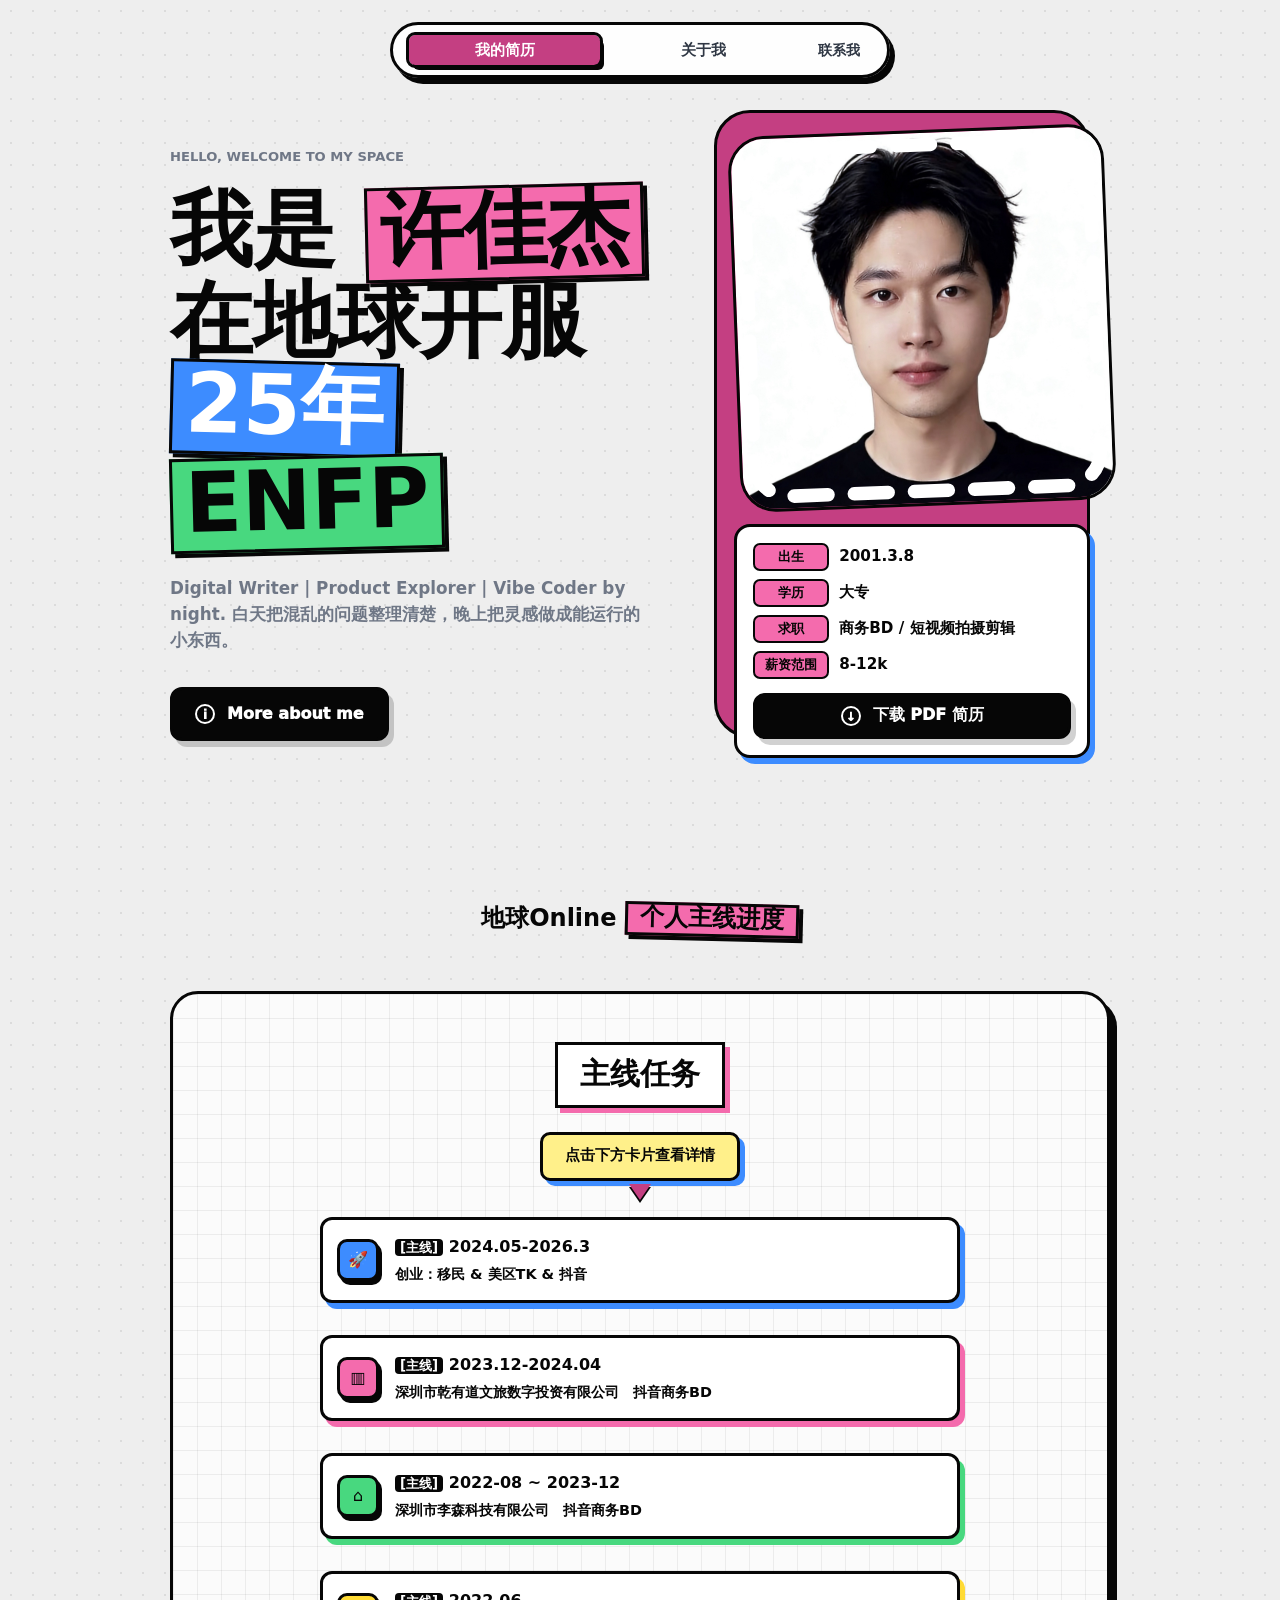
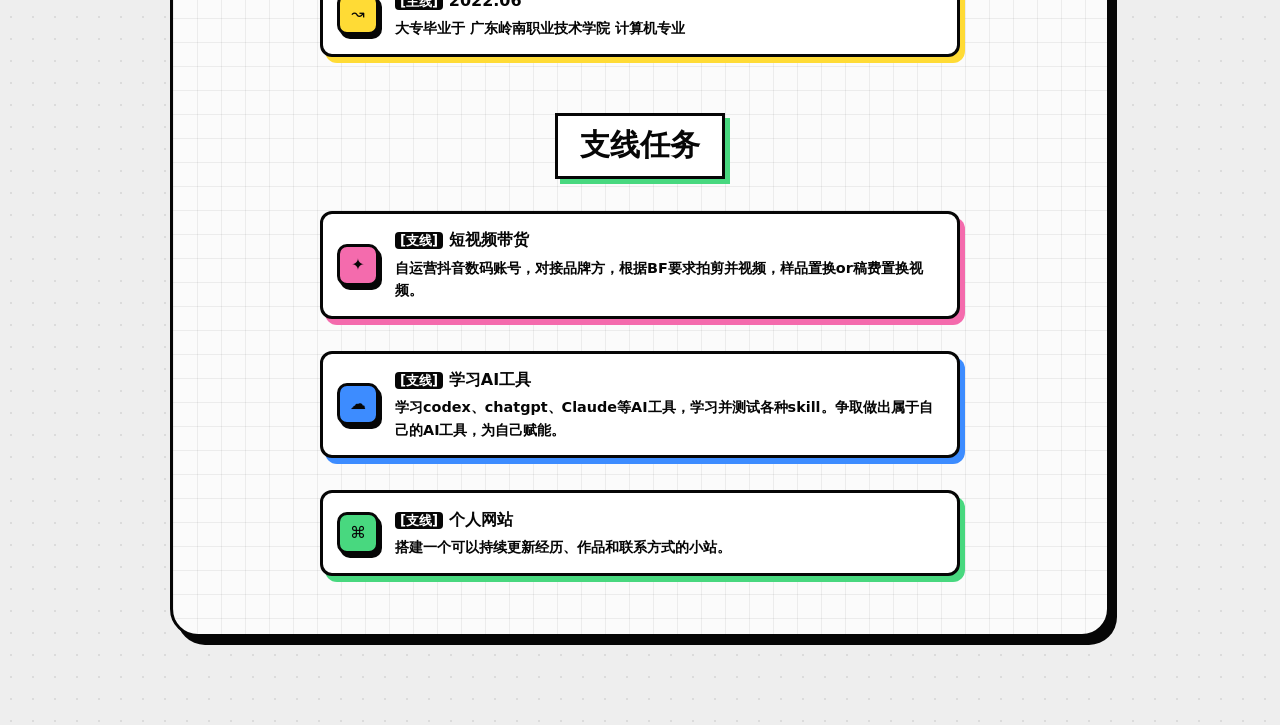
==== index.html @ 883d12e7 "Add files via upload" ====
<!doctype html>
<html lang="zh-CN">
  <head>
    <meta charset="utf-8" />
    <meta name="viewport" content="width=device-width, initial-scale=1" />
    <title>许佳杰 | 个人网站</title>
    <meta
      name="description"
      content="许佳杰的个人网站，包含个人简历和关于我。"
    />
    <link rel="stylesheet" href="./styles.css" />
  </head>
  <body>
    <header class="topbar" aria-label="主导航">
      <nav class="tab-nav" aria-label="网站栏目">
        <button class="tab-button is-active" type="button" data-tab="home">我的简历</button>
        <button class="tab-button" type="button" data-tab="about">关于我</button>
        <button class="mail-link" type="button" data-contact-open aria-label="打开联系方式">联系我</button>
      </nav>
    </header>

    <main>
      <section class="tab-panel is-active" id="home" aria-labelledby="home-title">
        <div class="hero-grid shell">
          <div class="hero-copy">
            <p class="mini-label">HELLO, WELCOME TO MY SPACE</p>
            <h1 id="home-title">
              我是
              <span class="marker marker-pink tilt-left">许佳杰</span>
              <br />
              在地球开服
              <span class="marker marker-blue tilt-right">25年</span>
              <br />
              <span class="marker marker-green tilt-left">ENFP</span>
            </h1>
            <p class="lead">
              Digital Writer | Product Explorer | Vibe Coder by night.
              白天把混乱的问题整理清楚，晚上把灵感做成能运行的小东西。
            </p>
            <button class="comic-button" type="button" data-tab-target="about">
              <span class="button-icon">i</span>
              More about me
            </button>
          </div>

          <div class="avatar-stack">
            <figure class="avatar-frame">
              <img src="./assets/profile-photo.jpg" alt="许佳杰的个人照片" />
            </figure>
            <section class="resume-profile-card" aria-label="求职基本信息">
              <dl>
                <div>
                  <dt>出生</dt>
                  <dd>2001.3.8</dd>
                </div>
                <div>
                  <dt>学历</dt>
                  <dd>大专</dd>
                </div>
                <div>
                  <dt>求职</dt>
                  <dd>商务BD / 短视频拍摄剪辑</dd>
                </div>
                <div>
                  <dt>薪资范围</dt>
                  <dd>8-12k</dd>
                </div>
              </dl>
              <a class="comic-button resume-download" href="./assets/resume-xujiajie.pdf" download="许佳杰-简历.pdf">
                <span class="button-icon">↓</span>
                下载 PDF 简历
              </a>
            </section>
          </div>
        </div>

        <div class="shell page-heading resume-heading">
          <h2>
            地球Online
            <span class="marker marker-pink tilt-right">个人主线进度</span>
          </h2>
        </div>

        <section class="resume-board shell" aria-label="简历时间线">
          <div class="board-title main-task">主线任务</div>
          <p class="task-tip">点击下方卡片查看详情</p>

          <button class="quest quest-left blue-shadow" type="button" data-quest-open="venture">
            <span class="tile-icon blue">🚀</span>
            <div>
              <strong><small>[主线]</small> 2024.05-2026.3</strong>
              <p>创业：移民 &amp; 美区TK &amp; 抖音</p>
            </div>
          </button>
          <button class="quest quest-left pink-shadow" type="button" data-quest-open="qianyudao">
            <span class="tile-icon pink">▥</span>
            <div>
              <strong><small>[主线]</small> 2023.12-2024.04</strong>
              <p>深圳市乾有道文旅数字投资有限公司　抖音商务BD</p>
            </div>
          </button>
          <button class="quest quest-left green-shadow" type="button" data-quest-open="lisen">
            <span class="tile-icon green">⌂</span>
            <div>
              <strong><small>[主线]</small> 2022-08 ~ 2023-12</strong>
              <p>深圳市李森科技有限公司　抖音商务BD</p>
            </div>
          </button>
          <button class="quest quest-left yellow-shadow" type="button" data-quest-open="college">
            <span class="tile-icon yellow">↝</span>
            <div>
              <strong><small>[主线]</small> 2022.06</strong>
              <p>大专毕业于 广东岭南职业技术学院 计算机专业</p>
            </div>
          </button>

          <div class="board-title side-task-title">支线任务</div>

          <button class="quest quest-left side-quest pink-shadow" type="button" data-external-url="https://v.douyin.com/w58DL4WoM24">
            <span class="tile-icon pink">✦</span>
            <div>
              <strong><small>[支线]</small> 短视频带货</strong>
              <p>自运营抖音数码账号，对接品牌方，根据BF要求拍剪并视频，样品置换or稿费置换视频。</p>
            </div>
          </button>
          <button class="quest quest-left side-quest quest-static blue-shadow" type="button">
            <span class="tile-icon blue">☁</span>
            <div>
              <strong><small>[支线]</small> 学习AI工具</strong>
              <p>学习codex、chatgpt、Claude等AI工具，学习并测试各种skill。争取做出属于自己的AI工具，为自己赋能。</p>
            </div>
          </button>
          <button class="quest quest-left side-quest quest-static green-shadow" type="button">
            <span class="tile-icon green">⌘</span>
            <div>
              <strong><small>[支线]</small> 个人网站</strong>
              <p>搭建一个可以持续更新经历、作品和联系方式的小站。</p>
            </div>
          </button>
        </section>

      </section>

      <section class="tab-panel" id="about" aria-labelledby="about-title">
        <div class="about-grid shell">
          <div>
            <h1 id="about-title">
              Welcome to
              <span class="marker marker-blue tilt-left">我的世界！</span>
            </h1>
            <div class="about-text">
              <p>
                我是一个喜欢把复杂问题拆开的人，也喜欢自己有执行力，喜欢刨根问底，想了解一个东西就会研究透彻，是一个想到什么觉得有趣有意思就会去立马实施的人。
              </p>
              <p>
                这个网站是我第一个用 AI 和自己的想法完全自主实现的网站。
              </p>
            </div>
          </div>

          <aside class="id-card" aria-label="个人信息卡">
            <div class="id-head">
              <span>ID CARD</span>
              <span>☺</span>
            </div>
            <div class="id-body">
              <img src="./assets/profile-photo.jpg" alt="许佳杰的个人照片" />
              <dl>
                <dt>NAME</dt>
                <dd>许佳杰</dd>
                <dt>MAJOR</dt>
                <dd>商务BD / 摄影剪辑</dd>
              </dl>
            </div>
            <div class="barcode" aria-hidden="true"></div>
          </aside>
        </div>

        <div class="statement shell">
          <span>STATEMENT</span>
          <p>人是无数别人拼凑的自己，所有曾经与你深度交流过的人，都在你身上留下了一部分的自己。</p>
        </div>

        <section class="feature-section shell" aria-labelledby="about-advantages-title">
          <h2 class="stamp-title" id="about-advantages-title">个人优势</h2>
          <div class="keyword-grid">
            <article>
              <strong>影像工具</strong>
              <p>熟悉手机摄像和佳能相机摄影，精通剪映、LR、PS 工具。</p>
            </article>
            <article>
              <strong>内容制作</strong>
              <p>具备短视频和照片拍摄、剪辑、调色能力，能独立完成短视频从拍摄到交付。</p>
            </article>
            <article>
              <strong>达人资源</strong>
              <p>有近千名 3C 数码达人资源，短视频较多，能独立跟进达人的商务合作闭环。</p>
            </article>
          </div>
        </section>

        <section class="feature-section shell" aria-labelledby="about-values-title">
          <h2 class="stamp-title" id="about-values-title">我的关键词</h2>
          <div class="keyword-grid">
            <article>
              <strong>好奇</strong>
              <p>总想弄明白事情为什么会这样，以及有没有更好玩的做法。</p>
            </article>
            <article>
              <strong>行动</strong>
              <p>比起反复等待完美答案，我更喜欢先做一个可验证版本。</p>
            </article>
            <article>
              <strong>表达</strong>
              <p>相信清晰的表达本身就是一种产品能力，也是一种温柔。</p>
            </article>
          </div>
        </section>

      </section>

    </main>

    <div class="contact-overlay" data-contact-overlay hidden>
      <section class="contact-pop-card" aria-label="联系方式卡片">
        <span class="contact-badge">CONTACT</span>
        <h2>怎么联系我</h2>
        <dl>
          <div>
            <dt>微信号</dt>
            <dd>bozigeaaa</dd>
            <button class="copy-mini-button" type="button" data-copy-value="bozigeaaa">复制</button>
          </div>
          <div>
            <dt>邮箱号</dt>
            <dd>2522129240@qq.com</dd>
            <button class="copy-mini-button" type="button" data-copy-value="2522129240@qq.com">复制</button>
          </div>
        </dl>
        <p>点击任意位置关闭</p>
      </section>
    </div>

    <div class="quest-overlay" data-quest-overlay hidden>
      <section class="quest-pop-card" aria-label="任务经历详情">
        <span class="contact-badge">DETAIL</span>
        <h2>任务经历</h2>
        <h3 data-quest-title></h3>
        <div class="quest-detail-body" data-quest-body></div>
        <p>点击卡片外任意位置关闭</p>
      </section>
    </div>

    <template id="quest-template-venture">
      <section>
        <h4>1. 国内抖音直播板块</h4>
        <p><strong>全案运营：</strong>起店到成交，从0到1。独立负责账号定位、短视频引流拍摄剪辑、直播销售、直播间搭建及话术设计，参与大促活动策略等。</p>
        <p><strong>投流与数据：</strong>精通千川及随心推投放策略，通过数据分析优化人群包，提升转化率。</p>
        <p><strong>业绩成果：</strong>直播销售额月平均 35 万，净利润1.5万左右，跑通全流程闭环。</p>
      </section>
      <section>
        <h4>2. 海外移民与小红书板块</h4>
        <p><strong>获客渠道：</strong>针对高净值人群制定移民相关内容策略，通过小红书推文、视频剪辑及评论区精准截流，将公域线索高效导入私域。</p>
        <p><strong>销售转化：</strong>负责移民产品的咨询服务与销售，维护客群。</p>
        <p><strong>业绩成果：</strong>累计流水接近 200 万，净利润 55 万左右。</p>
      </section>
      <section>
        <h4>3. 美国TikTok跨境电商</h4>
        <p><strong>全案运营：</strong>独立完成海外设备环境搭建、国际物流对接及本土化市场调研、店铺运营、上架销售等。</p>
        <p><strong>内容与销售：</strong>负责产品定位、短视频与二创素材制作、达人BD及投流。</p>
        <p><strong>业绩成果：</strong>成功跑通“短视频带货 + 达人分销 + 商品卡”闭环，单月最高产出近3万，净利润1万。</p>
      </section>
    </template>

    <template id="quest-template-qianyudao">
      <section>
        <p><strong>商务拓展：</strong>负责针对抖音平台本地生活类目，全国重点景区酒店旅游等直播达人 + 短视频宣发达人建联，积累丰富各地达人群体。</p>
        <p><strong>商务对接：</strong>应直播及短视频宣发要求，筛选符合的达人带货数据、地区、粉丝群体、带货等级等，达成合作。</p>
        <p><strong>结果跟踪：</strong>对批量达人高效沟通，提供 brief，提供视频图片素材、话术、带货重点、流量扶持激励等等，对直播进度、短视频制作进度负责，对结果负责。</p>
      </section>
      <section>
        <h4>工作成果</h4>
        <p>对本地生活各后台熟悉，了解本地生活类目达人接单习惯，可有针对性的切入手段，较好的客情维护。</p>
        <p>根据商户需求指定合理的推广方案、达人方激励方案，提供促销活动、运营、投流支持。</p>
        <p>任职期间单酒店产品直播 GMV 最高产出 130W，短视频 GMV 产出 30W。</p>
      </section>
    </template>

    <template id="quest-template-lisen">
      <section>
        <p><strong>商务拓展：</strong>抖音平台的达人资源拓展，联系达人商务直播达人 + 短视频达人，积累并维护达人资源。</p>
        <p><strong>商务对接：</strong>对达人账号评估、筛选适合合作的达人账号，洽谈合作产品、签署合作合同、达成合作。</p>
        <p><strong>内容跟进：</strong>制作货盘，针对不同主播风格和粉丝匹配度，制定相应货品推广、邮寄样品、直播手卡制作，对直播进度、短视频制作进度负责。</p>
        <p><strong>结果跟踪：</strong>针对带货板块达人直播以及视频发放后的数据跟踪，对转化产出较好的达人创建再次合作机会，对转化产出较少的达人提供修改建议。品宣达人的视频回收，审核视频 + 文案内容符合产品卖点的宣传要素，对后续视频宣发评论区舆情维护。</p>
      </section>
      <section>
        <h4>工作成果</h4>
        <p>熟悉与达人全流程系统，商务对接话术与客情维护。</p>
        <p>积累了3C类目垂直达人资源、MCN机构资源，与达人商务建立良好沟通关系长期合作关系。</p>
        <p>掌握抖店后台链接制作编辑，千川、抖店随心推投放标准。</p>
        <p>在任职期间 GMV 平均月产出 50W 左右。</p>
      </section>
    </template>

    <template id="quest-template-college">
      <section>
        <p><strong>学历经历：</strong>大专毕业于 广东岭南职业技术学院 计算机专业。</p>
      </section>
    </template>

    <script src="./script.js"></script>
  </body>
</html>
---- styles.css ----
:root {
  --paper: #eeeeee;
  --ink: #060606;
  --muted: #6f7786;
  --white: #ffffff;
  --pink: #f46bad;
  --magenta-dark: #c43f82;
  --blue: #3d8cff;
  --green: #48d87f;
  --yellow: #ffdb35;
  --lavender: #d8a8ff;
  --line: 3px solid var(--ink);
  --shadow: 7px 8px 0 var(--ink);
  --soft-shadow: 4px 5px 0 var(--ink);
  --radius: 28px;
}

* {
  box-sizing: border-box;
}

html {
  scroll-behavior: smooth;
}

body {
  min-width: 320px;
  margin: 0;
  color: var(--ink);
  background:
    radial-gradient(circle, rgba(0, 0, 0, 0.08) 1px, transparent 1px) 0 0 / 22px 22px,
    var(--paper);
  font-family:
    Inter, ui-sans-serif, system-ui, -apple-system, BlinkMacSystemFont, "Segoe UI",
    "Microsoft YaHei", sans-serif;
  line-height: 1.55;
}

button,
input {
  font: inherit;
}

button,
a {
  color: inherit;
}

a {
  text-decoration: none;
}

.topbar {
  position: sticky;
  top: 22px;
  z-index: 20;
  display: flex;
  justify-content: center;
  padding: 0 18px;
  pointer-events: none;
}

.tab-nav {
  display: grid;
  grid-template-columns: repeat(2, minmax(96px, 1fr)) 64px;
  width: min(500px, 100%);
  align-items: center;
  gap: 8px;
  border: var(--line);
  border-radius: 999px;
  padding: 10px 16px;
  background: rgba(255, 255, 255, 0.94);
  box-shadow: 5px 6px 0 var(--ink);
  backdrop-filter: blur(14px);
  pointer-events: auto;
}

.tab-button,
.mail-link {
  display: inline-grid;
  min-height: 30px;
  place-items: center;
  border: 0;
  background: transparent;
  border-radius: 6px;
  color: #2f3744;
  font-size: 0.92rem;
  font-weight: 800;
  cursor: pointer;
  transition:
    background-color 160ms ease,
    color 160ms ease,
    box-shadow 160ms ease,
    transform 160ms ease;
}

.tab-button.is-active {
  color: var(--white);
  outline: 3px solid var(--ink);
  background: var(--magenta-dark);
  box-shadow: var(--soft-shadow);
}

.mail-link {
  border: 0;
  font-size: 0.9rem;
}

.tab-button:hover {
  color: var(--white);
  background: var(--magenta-dark);
  box-shadow: var(--soft-shadow);
}

.tab-button:hover {
  transform: translate(2px, 2px);
  box-shadow: 2px 3px 0 var(--ink);
}

.mail-link:hover {
  color: var(--white);
  background: var(--magenta-dark);
  box-shadow: 2px 3px 0 var(--ink);
  transform: translate(2px, 2px);
}

.contact-overlay {
  position: fixed;
  inset: 0;
  z-index: 100;
  display: grid;
  place-items: center;
  padding: 24px;
  background: rgba(0, 0, 0, 0.75);
  cursor: pointer;
}

.contact-overlay[hidden],
.quest-overlay[hidden] {
  display: none;
}

.quest-overlay {
  position: fixed;
  inset: 0;
  z-index: 100;
  display: grid;
  place-items: center;
  padding: 24px;
  background: rgba(0, 0, 0, 0.75);
  cursor: pointer;
}

.contact-pop-card,
.quest-pop-card {
  position: relative;
  width: min(420px, 100%);
  border: var(--line);
  border-radius: 24px;
  padding: 36px 30px 28px;
  background:
    linear-gradient(135deg, rgba(244, 107, 173, 0.18), transparent 42%),
    var(--white);
  box-shadow: var(--shadow);
  text-align: left;
  cursor: default;
}

.contact-pop-card::before,
.quest-pop-card::before {
  content: "";
  position: absolute;
  inset: -14px 18px 18px -14px;
  z-index: -1;
  border: var(--line);
  border-radius: 24px;
  background: var(--magenta-dark);
}

.quest-pop-card {
  width: min(760px, calc(100vw - 42px));
  max-height: min(82vh, 760px);
  display: grid;
  grid-template-rows: auto auto minmax(0, 1fr) auto;
}

.contact-badge {
  position: absolute;
  top: -18px;
  left: 22px;
  border: var(--line);
  border-radius: 8px;
  padding: 3px 10px;
  background: var(--yellow);
  font-size: 0.75rem;
  font-weight: 950;
}

.contact-pop-card h2,
.quest-pop-card h2 {
  margin: 0 0 24px;
  font-size: clamp(2rem, 8vw, 3rem);
  line-height: 1;
}

.quest-pop-card h3 {
  margin: -8px 0 18px;
  color: var(--magenta-dark);
  font-size: clamp(1.2rem, 3vw, 1.6rem);
  line-height: 1.18;
}

.quest-detail-body {
  overflow: auto;
  padding-right: 8px;
}

.quest-detail-body section {
  border: var(--line);
  border-radius: 14px;
  padding: 16px;
  background: #fff8cf;
  box-shadow: var(--soft-shadow);
}

.quest-detail-body section + section {
  margin-top: 16px;
}

.quest-detail-body h4 {
  margin: 0 0 12px;
  font-size: 1.15rem;
}

.quest-detail-body p {
  margin: 9px 0;
  color: #343b47;
  font-weight: 780;
}

.contact-pop-card dl {
  display: grid;
  gap: 14px;
  margin: 0;
}

.contact-pop-card dl div {
  display: grid;
  grid-template-columns: minmax(0, 1fr) auto;
  column-gap: 12px;
  align-items: center;
  border: var(--line);
  border-radius: 14px;
  padding: 12px 14px;
  background: #fff8cf;
  box-shadow: var(--soft-shadow);
}

.contact-pop-card dl div:nth-child(2) {
  background: #ddebff;
}

.contact-pop-card dt {
  grid-column: 1;
  margin-bottom: 4px;
  font-size: 0.78rem;
  font-weight: 950;
}

.contact-pop-card dd {
  grid-column: 1;
  margin: 0;
  font-size: 1.12rem;
  font-weight: 950;
}

.copy-mini-button {
  grid-column: 2;
  grid-row: 1 / span 2;
  display: inline-grid;
  min-width: 50px;
  min-height: 38px;
  align-items: center;
  place-items: center;
  border: var(--line);
  border-radius: 10px;
  color: var(--ink);
  background: var(--white);
  box-shadow: 3px 4px 0 var(--ink);
  font-size: 0.82rem;
  font-weight: 950;
  cursor: pointer;
  transition:
    transform 160ms ease,
    box-shadow 160ms ease,
    background-color 160ms ease;
}

.copy-mini-button:hover {
  color: var(--white);
  background: var(--magenta-dark);
  transform: translate(2px, 2px);
  box-shadow: 1px 2px 0 var(--ink);
}

.contact-pop-card p,
.quest-pop-card > p {
  margin: 22px 0 0;
  color: var(--muted);
  text-align: center;
  font-size: 0.88rem;
  font-weight: 850;
}

.tab-panel {
  display: none;
  padding: 74px 0 88px;
}

.tab-panel.is-active {
  display: block;
}

.shell {
  width: min(940px, calc(100% - 40px));
  margin: 0 auto;
}

.hero-grid,
.about-grid {
  display: grid;
  grid-template-columns: minmax(0, 1.12fr) minmax(270px, 0.88fr);
  gap: clamp(34px, 7vw, 86px);
  align-items: center;
}

.hero-grid {
  min-height: 520px;
}

.mini-label {
  margin: 0 0 18px;
  color: var(--muted);
  font-size: 0.82rem;
  font-weight: 900;
}

h1,
h2,
h3,
p {
  overflow-wrap: anywhere;
}

h1 {
  margin: 0;
  font-size: clamp(3.1rem, 6.5vw, 5.6rem);
  line-height: 0.98;
  letter-spacing: 0;
}

.center-heading h2,
.page-heading h1 {
  font-size: clamp(3rem, 6vw, 5.2rem);
  line-height: 1;
  letter-spacing: 0;
}

.lead {
  max-width: 520px;
  margin: 24px 0 0;
  color: var(--muted);
  font-size: 1.05rem;
  font-weight: 750;
}

.marker {
  display: inline-block;
  border: var(--line);
  padding: 0 12px 4px;
  line-height: 1.02;
  box-shadow: 4px 4px 0 var(--ink);
}

.marker-pink {
  background: var(--pink);
}

.marker-blue {
  color: var(--white);
  background: var(--blue);
}

.marker-green {
  background: var(--green);
}

.marker-yellow {
  background: var(--yellow);
}

.tilt-left {
  transform: rotate(-1.4deg);
}

.tilt-right {
  transform: rotate(1.4deg);
}

.comic-button {
  display: inline-flex;
  min-height: 54px;
  align-items: center;
  justify-content: center;
  gap: 12px;
  margin-top: 34px;
  border: var(--line);
  border-radius: 12px;
  padding: 0 22px;
  color: var(--white);
  background: var(--ink);
  box-shadow: 5px 6px 0 rgba(0, 0, 0, 0.18);
  font-weight: 950;
  cursor: pointer;
  transition:
    transform 160ms ease,
    box-shadow 160ms ease;
}

.comic-button:hover {
  transform: translate(2px, 2px);
  box-shadow: 2px 3px 0 rgba(0, 0, 0, 0.2);
}

.comic-button.small {
  min-height: 44px;
  margin-top: 22px;
  padding: 0 18px;
  color: var(--ink);
  background: var(--white);
  box-shadow: var(--soft-shadow);
}

.button-icon {
  display: grid;
  width: 20px;
  height: 20px;
  place-items: center;
  border: 2px solid currentColor;
  border-radius: 50%;
  font-size: 0.75rem;
}

.avatar-stack {
  position: relative;
  z-index: 1;
  isolation: isolate;
}

.avatar-stack::before {
  content: "";
  position: absolute;
  top: -20px;
  right: 20px;
  bottom: 20px;
  left: -20px;
  z-index: -1;
  border: var(--line);
  border-radius: 36px;
  background: var(--magenta-dark);
}

.avatar-frame {
  position: relative;
  margin: 0;
  border: 0;
  border-radius: 36px;
  padding: 0;
  background: transparent;
  transform: rotate(-2.2deg);
  transition: transform 180ms ease;
}

.avatar-frame::before {
  content: none;
}

.avatar-frame::after {
  content: "";
  position: absolute;
  inset: 0;
  z-index: 2;
  pointer-events: none;
  background: url("data:image/svg+xml,%3Csvg xmlns='http://www.w3.org/2000/svg' viewBox='0 0 100 100' preserveAspectRatio='none'%3E%3Crect x='4' y='4' width='92' height='92' rx='9' ry='9' fill='none' stroke='white' stroke-width='3.6' stroke-dasharray='9 7' stroke-linecap='round'/%3E%3C/svg%3E") center / 100% 100% no-repeat;
}

.avatar-frame:hover {
  transform: rotate(0deg);
}

.avatar-frame img {
  display: block;
  width: 100%;
  aspect-ratio: 1 / 1;
  min-height: 260px;
  border: var(--line);
  border-radius: 36px;
  object-fit: cover;
  object-position: center 18%;
}

.resume-profile-card {
  position: relative;
  z-index: 1;
  width: calc(100% - 20px);
  margin: 18px 20px 0 0;
  border: var(--line);
  border-radius: 16px;
  padding: 16px;
  background: var(--white);
  box-shadow: 5px 6px 0 var(--blue);
}

.resume-profile-card dl {
  display: grid;
  gap: 8px;
  margin: 0;
}

.resume-profile-card div {
  display: grid;
  grid-template-columns: 76px 1fr;
  gap: 10px;
  align-items: center;
}

.resume-profile-card dt {
  display: inline-grid;
  min-height: 28px;
  place-items: center;
  border: 2px solid var(--ink);
  border-radius: 7px;
  background: var(--pink);
  font-size: 0.8rem;
  font-weight: 950;
}

.resume-profile-card dd {
  margin: 0;
  font-size: 0.95rem;
  font-weight: 900;
}

.resume-download {
  width: 100%;
  min-height: 46px;
  margin-top: 14px;
  justify-content: center;
  padding: 0 18px;
}

.feature-section {
  margin-top: 96px;
}

.center-heading {
  text-align: center;
}

.center-heading p,
.page-heading p {
  max-width: 640px;
  margin: 18px auto 0;
  color: var(--muted);
  font-size: 1rem;
  font-weight: 750;
}

.keyword-grid article,
.keyword-grid article {
  border: var(--line);
  border-radius: var(--radius);
  background: var(--white);
  box-shadow: var(--shadow);
}

.tile-icon {
  display: inline-grid;
  width: 48px;
  height: 48px;
  place-items: center;
  border: var(--line);
  border-radius: 10px;
  font-size: 1.25rem;
  box-shadow: 3px 4px 0 var(--ink);
}

.tile-icon.blue {
  background: var(--blue);
}

.tile-icon.pink {
  background: var(--pink);
}

.tile-icon.green {
  background: var(--green);
}

.tile-icon.yellow {
  background: var(--yellow);
}

.stamp-title {
  display: table;
  margin: 0;
  border: var(--line);
  padding: 6px 20px 9px;
  background: var(--white);
  box-shadow: 6px 6px 0 var(--pink);
  font-size: clamp(2rem, 4vw, 3.2rem);
  line-height: 1;
  transform: rotate(-1.5deg);
}

.blue-shadow {
  box-shadow: 5px 6px 0 var(--blue);
}

.pink-shadow {
  box-shadow: 5px 6px 0 var(--pink);
}

.green-shadow {
  box-shadow: 5px 6px 0 var(--green);
}

.yellow-shadow {
  box-shadow: 5px 6px 0 var(--yellow);
}

.about-grid {
  align-items: start;
  padding-top: 18px;
}

.about-text {
  margin-top: 26px;
  color: #596271;
  font-size: 1.04rem;
  font-weight: 760;
}

.id-card {
  transform: rotate(-1.6deg);
  border: var(--line);
  border-radius: 18px;
  overflow: hidden;
  background: var(--white);
  box-shadow: var(--shadow);
}

.id-head {
  display: flex;
  justify-content: space-between;
  border-bottom: var(--line);
  padding: 14px 18px;
  background: var(--green);
  font-size: 1.18rem;
  font-weight: 950;
}

.id-head span:last-child {
  display: grid;
  width: 48px;
  height: 48px;
  place-items: center;
  border: var(--line);
  border-radius: 50%;
  background: var(--pink);
}

.id-body {
  display: grid;
  grid-template-columns: 108px 1fr;
  gap: 16px;
  padding: 18px;
}

.id-body img {
  width: 108px;
  aspect-ratio: 1 / 1;
  border: var(--line);
  border-radius: 12px;
  background: #fff3df;
  object-fit: cover;
  object-position: center 18%;
}

.id-body dl {
  display: grid;
  gap: 8px;
  margin: 0;
}

.id-body dt {
  font-size: 0.68rem;
  font-weight: 950;
}

.id-body dd {
  margin: 0;
  border: var(--line);
  border-radius: 9px;
  padding: 8px 10px;
  background: #fff189;
  font-weight: 950;
}

.id-body dd:nth-of-type(2) {
  background: #ddebff;
}

.id-body dd:nth-of-type(3) {
  background: #ead8ff;
}

.barcode {
  height: 54px;
  margin: 0 18px 18px;
  border: var(--line);
  border-radius: 8px;
  background: repeating-linear-gradient(90deg, var(--ink) 0 3px, transparent 3px 9px);
}

.statement {
  position: relative;
  margin-top: 82px;
  border: var(--line);
  background: #ffe24a;
  box-shadow: var(--shadow);
  padding: 24px 34px;
  text-align: center;
}

.statement span {
  position: absolute;
  top: -18px;
  left: -14px;
  border: 2px solid var(--ink);
  padding: 3px 8px;
  background: var(--white);
  font-size: 0.7rem;
  font-weight: 950;
}

.statement p {
  margin: 0;
  font-size: clamp(1.35rem, 3vw, 2.2rem);
  font-weight: 950;
}

.keyword-grid {
  display: grid;
  grid-template-columns: repeat(3, 1fr);
  gap: 22px;
  margin-top: 42px;
}

.keyword-grid article {
  padding: 26px;
}

.keyword-grid strong {
  font-size: 1.7rem;
}

.keyword-grid p {
  margin: 12px 0 0;
  color: var(--muted);
  font-weight: 760;
}

.page-heading {
  padding-top: 26px;
  text-align: center;
}

.resume-heading {
  margin-top: 96px;
}

.resume-board {
  position: relative;
  display: grid;
  grid-template-columns: minmax(0, 1fr);
  grid-template-rows: auto auto repeat(4, auto) auto repeat(3, auto);
  row-gap: 32px;
  margin-top: 54px;
  border: var(--line);
  border-radius: 28px;
  overflow: hidden;
  padding: 48px 42px 58px;
  background:
    linear-gradient(rgba(0, 0, 0, 0.06) 1px, transparent 1px) 0 0 / 24px 24px,
    linear-gradient(90deg, rgba(0, 0, 0, 0.06) 1px, transparent 1px) 0 0 / 24px 24px,
    #fbfbfb;
  box-shadow: var(--shadow);
}

.board-title {
  position: relative;
  z-index: 2;
  isolation: isolate;
  justify-self: center;
  border: var(--line);
  padding: 5px 22px 8px;
  background: var(--white);
  box-shadow: 5px 5px 0 var(--pink);
  font-size: 1.9rem;
  font-weight: 950;
}

.main-task {
  grid-column: 1 / -1;
  grid-row: 1;
  justify-self: center;
}

.main-task::before {
  content: none;
}

.main-task::after {
  content: none;
}

.task-tip {
  grid-column: 1;
  grid-row: 2;
  position: relative;
  justify-self: center;
  margin: -8px 0 4px;
  border: var(--line);
  border-radius: 10px;
  padding: 9px 22px 11px;
  background: #fff08a;
  box-shadow: 5px 5px 0 var(--blue);
  color: var(--ink);
  font-size: 0.92rem;
  font-weight: 950;
}

.task-tip::after {
  content: "";
  position: absolute;
  left: 50%;
  bottom: -22px;
  width: 0;
  height: 0;
  border-left: 11px solid transparent;
  border-right: 11px solid transparent;
  border-top: 16px solid var(--magenta-dark);
  filter: drop-shadow(0 3px 0 var(--ink));
  transform: translateX(-50%);
  animation: arrowFloat 900ms ease-in-out infinite alternate;
}

@keyframes arrowFloat {
  from {
    transform: translate(-50%, 0);
  }

  to {
    transform: translate(-50%, 7px);
  }
}

.side-task-title {
  grid-column: 1 / -1;
  grid-row: 7;
  justify-self: center;
  margin-top: 24px;
  box-shadow: 5px 5px 0 var(--green);
}

.quest {
  position: relative;
  z-index: 2;
  display: grid;
  grid-template-columns: 44px 1fr;
  gap: 14px;
  width: 100%;
  min-height: 86px;
  align-items: center;
  border: var(--line);
  border-radius: 12px;
  padding: 14px;
  color: var(--ink);
  background: var(--white);
  text-align: left;
  cursor: pointer;
  transition:
    background-color 160ms ease,
    color 160ms ease,
    box-shadow 160ms ease,
    transform 160ms ease;
}

.quest:hover {
  color: var(--white);
  background: var(--magenta-dark);
  transform: translate(2px, 2px);
  box-shadow: 2px 3px 0 var(--ink);
}

.quest:hover p {
  color: rgba(255, 255, 255, 0.9);
}

.quest-static {
  cursor: default;
}

.quest-static:hover {
  color: var(--ink);
  background: var(--white);
  transform: none;
}

.quest-static.blue-shadow:hover {
  box-shadow: 5px 6px 0 var(--blue);
}

.quest-static.green-shadow:hover {
  box-shadow: 5px 6px 0 var(--green);
}

.quest-static:hover p {
  color: inherit;
}

.quest .tile-icon {
  width: 42px;
  height: 42px;
  font-size: 1rem;
}

.quest strong {
  display: block;
  font-size: 1rem;
}

.quest small {
  background: var(--ink);
  color: var(--white);
  padding: 1px 5px;
  border-radius: 4px;
}

.quest p {
  margin: 4px 0 0;
  font-size: 0.9rem;
  font-weight: 800;
}

.quest-left {
  grid-column: 1;
  justify-self: center;
  max-width: 640px;
}

.quest:nth-of-type(1) {
  grid-row: 3;
}

.quest:nth-of-type(2) {
  grid-row: 4;
}

.quest:nth-of-type(3) {
  grid-row: 5;
}

.quest:nth-of-type(4) {
  grid-row: 6;
}

.side-quest:nth-of-type(5) {
  grid-row: 8;
}

.side-quest:nth-of-type(6) {
  grid-row: 9;
}

.side-quest:nth-of-type(7) {
  grid-row: 10;
}

@media (max-width: 900px) {
  .hero-grid,
  .about-grid {
    grid-template-columns: 1fr;
  }

  .avatar-stack,
  .avatar-frame,
  .resume-profile-card,
  .id-card {
    max-width: 420px;
    justify-self: center;
  }

  .keyword-grid {
    grid-template-columns: 1fr;
  }

  .resume-board {
    grid-template-columns: minmax(0, 1fr);
    grid-template-rows: none;
    gap: 22px 18px;
    min-height: auto;
    padding: 34px 22px 34px;
  }

  .board-title {
    grid-column: 1;
    grid-row: auto;
    justify-self: center;
    font-size: 1.45rem;
  }

  .main-task {
    grid-column: 1 / -1;
    justify-self: center;
  }

  .side-task-title {
    grid-column: 1 / -1;
    justify-self: center;
  }

  .task-tip {
    grid-column: 1 / -1;
    grid-row: auto;
    justify-self: center;
  }

  .quest,
  .quest-left,
  .quest:nth-of-type(n) {
    grid-column: 1;
    grid-row: auto;
    justify-self: center;
    position: relative;
    top: auto;
    left: auto;
    right: auto;
    width: 100%;
    max-width: 640px;
    margin: 0;
  }

}

@media (max-width: 620px) {
  .topbar {
    top: 10px;
    padding: 0 10px;
  }

  .tab-nav {
    grid-template-columns: repeat(2, minmax(0, 1fr)) 58px;
    border-radius: 18px;
    gap: 8px;
  }

  .mail-link {
    grid-column: 3;
    grid-row: 1;
  }

  .tab-panel {
    padding-top: 54px;
  }

  .shell {
    width: min(100% - 28px, 940px);
  }

  h1,
  .center-heading h2,
  .page-heading h1 {
    font-size: clamp(2.45rem, 13vw, 4.1rem);
  }

  .hero-grid {
    min-height: auto;
    padding-top: 32px;
  }

  .marker {
    padding: 0 8px 3px;
    box-shadow: 3px 3px 0 var(--ink);
  }

  .comic-button {
    width: 100%;
  }

  .resume-profile-card {
    width: 100%;
    margin-right: 0;
  }

  .resume-profile-card div {
    grid-template-columns: 70px 1fr;
  }

  .id-body {
    grid-template-columns: 1fr;
  }

  .id-body img {
    width: 134px;
  }

  .statement {
    padding: 24px 18px;
  }

  .resume-board {
    border-radius: 18px;
  }

  .board-title {
    display: inline-block;
    margin: 0 8px 14px 0;
  }

}

@media (prefers-reduced-motion: reduce) {
  *,
  *::before,
  *::after {
    scroll-behavior: auto !important;
    animation-duration: 0.001ms !important;
    transition-duration: 0.001ms !important;
  }
}
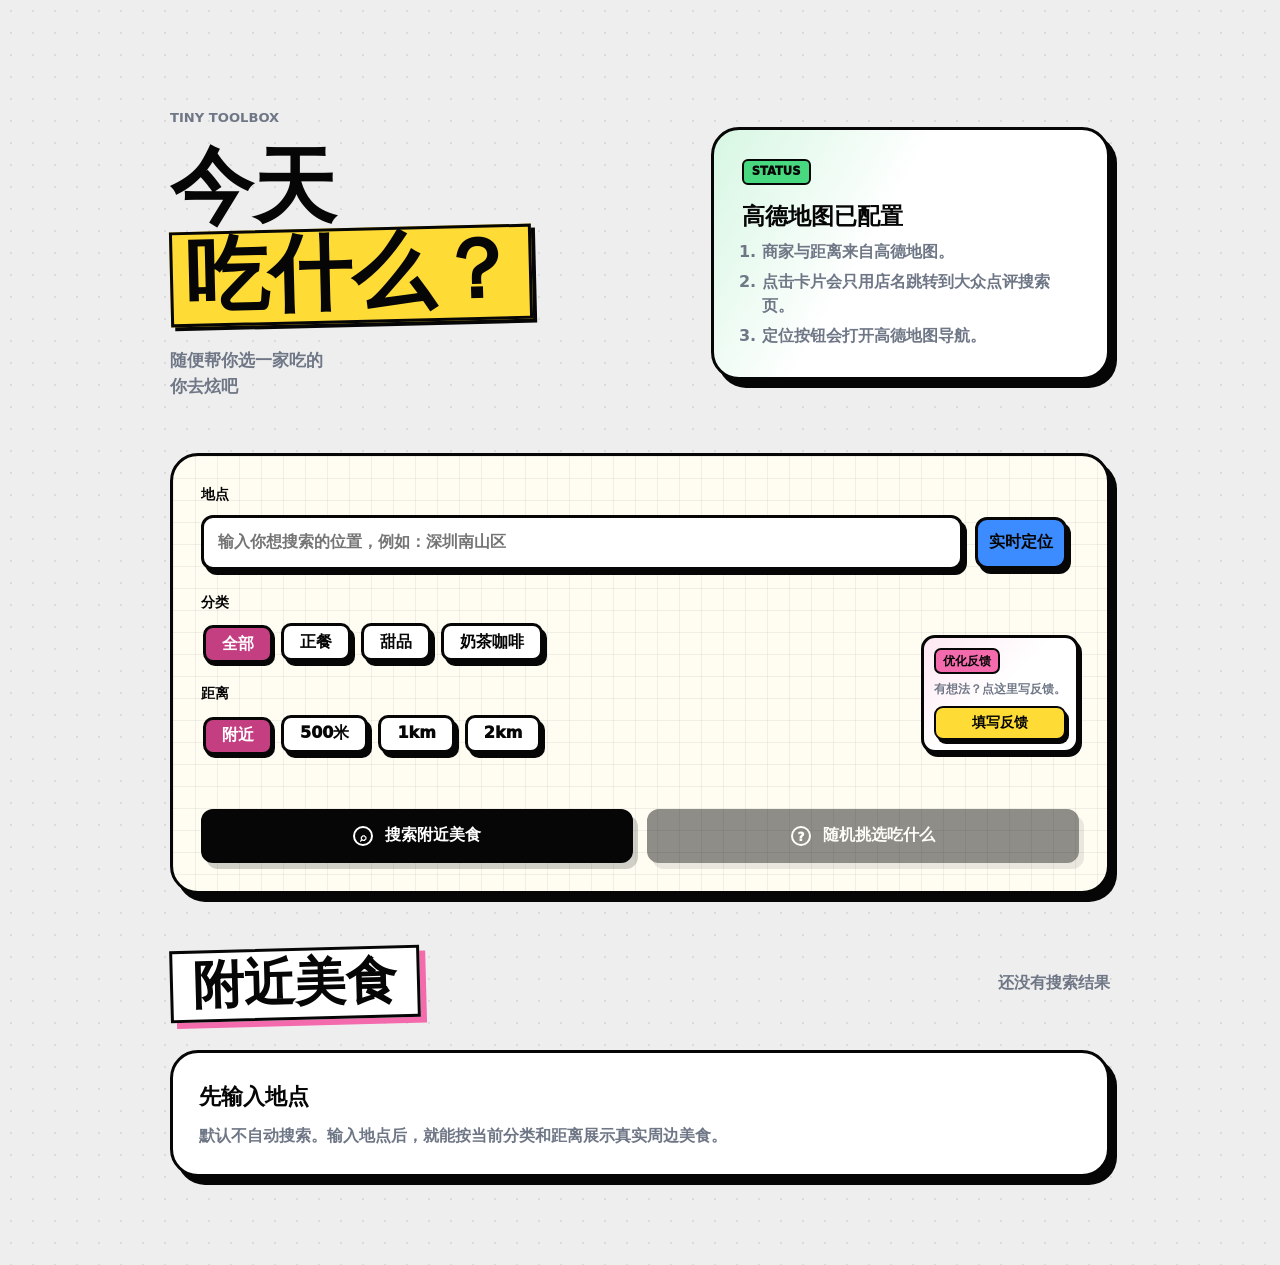
==== commit 146e492a: "Add files via upload" ====
--- a/index.html
+++ b/index.html
@@ -3,310 +3,127 @@
   <head>
     <meta charset="utf-8" />
     <meta name="viewport" content="width=device-width, initial-scale=1" />
-    <title>许佳杰 | 个人网站</title>
+    <title>今天吃什么？ | 挑选随机美食</title>
     <meta
       name="description"
-      content="许佳杰的个人网站，包含个人简历和关于我。"
+      content="输入地点，根据高德地图随机挑选附近美食。"
     />
     <link rel="stylesheet" href="./styles.css" />
   </head>
   <body>
-    <header class="topbar" aria-label="主导航">
-      <nav class="tab-nav" aria-label="网站栏目">
-        <button class="tab-button is-active" type="button" data-tab="home">我的简历</button>
-        <button class="tab-button" type="button" data-tab="about">关于我</button>
-        <button class="mail-link" type="button" data-contact-open aria-label="打开联系方式">联系我</button>
-      </nav>
-    </header>
-
     <main>
-      <section class="tab-panel is-active" id="home" aria-labelledby="home-title">
-        <div class="hero-grid shell">
-          <div class="hero-copy">
-            <p class="mini-label">HELLO, WELCOME TO MY SPACE</p>
-            <h1 id="home-title">
-              我是
-              <span class="marker marker-pink tilt-left">许佳杰</span>
-              <br />
-              在地球开服
-              <span class="marker marker-blue tilt-right">25年</span>
-              <br />
-              <span class="marker marker-green tilt-left">ENFP</span>
+      <section class="tab-panel is-active" id="tools" aria-labelledby="tools-title">
+        <div class="tools-head shell">
+          <div>
+            <p class="mini-label">TINY TOOLBOX</p>
+            <h1 id="tools-title">
+              今天
+              <span class="marker marker-yellow tilt-left">吃什么？</span>
             </h1>
             <p class="lead">
-              Digital Writer | Product Explorer | Vibe Coder by night.
-              白天把混乱的问题整理清楚，晚上把灵感做成能运行的小东西。
+              随便帮你选一家吃的
+              <br />
+              你去炫吧
             </p>
-            <button class="comic-button" type="button" data-tab-target="about">
-              <span class="button-icon">i</span>
-              More about me
-            </button>
           </div>
-
-          <div class="avatar-stack">
-            <figure class="avatar-frame">
-              <img src="./assets/profile-photo.jpg" alt="许佳杰的个人照片" />
-            </figure>
-            <section class="resume-profile-card" aria-label="求职基本信息">
-              <dl>
-                <div>
-                  <dt>出生</dt>
-                  <dd>2001.3.8</dd>
-                </div>
-                <div>
-                  <dt>学历</dt>
-                  <dd>大专</dd>
-                </div>
-                <div>
-                  <dt>求职</dt>
-                  <dd>商务BD / 短视频拍摄剪辑</dd>
-                </div>
-                <div>
-                  <dt>薪资范围</dt>
-                  <dd>8-12k</dd>
-                </div>
-              </dl>
-              <a class="comic-button resume-download" href="./assets/resume-xujiajie.pdf" download="许佳杰-简历.pdf">
-                <span class="button-icon">↓</span>
-                下载 PDF 简历
-              </a>
-            </section>
+          <div class="food-status-card">
+            <span>STATUS</span>
+            <strong>高德地图已配置</strong>
+            <ol class="status-note-list">
+              <li>商家与距离来自高德地图。</li>
+              <li>点击卡片会只用店名跳转到大众点评搜索页。</li>
+              <li>定位按钮会打开高德地图导航。</li>
+            </ol>
           </div>
         </div>
 
-        <div class="shell page-heading resume-heading">
-          <h2>
-            地球Online
-            <span class="marker marker-pink tilt-right">个人主线进度</span>
-          </h2>
-        </div>
+        <section class="food-tool shell" aria-label="随机美食小功能">
+          <div class="food-control-panel">
+            <label class="food-search-box">
+              <span>地点</span>
+              <div class="place-input-row">
+                <input type="search" data-food-place placeholder="输入你想搜索的位置，例如：深圳南山区" />
+                <button class="locate-button locate-search-button" type="button" data-food-resolve hidden>搜索定位</button>
+                <button class="locate-button" type="button" data-food-locate>实时定位</button>
+              </div>
+            </label>
 
-        <section class="resume-board shell" aria-label="简历时间线">
-          <div class="board-title main-task">主线任务</div>
-          <p class="task-tip">点击下方卡片查看详情</p>
+            <div class="food-middle-row">
+              <div class="food-filter-stack">
+                <div class="filter-group" aria-label="美食分类筛选">
+                  <span>分类</span>
+                  <div class="segmented-control" data-food-category>
+                    <button class="is-selected" type="button" data-value="all">全部</button>
+                    <button type="button" data-value="meal">正餐</button>
+                    <button type="button" data-value="dessert">甜品</button>
+                    <button type="button" data-value="drink">奶茶咖啡</button>
+                  </div>
+                </div>
 
-          <button class="quest quest-left blue-shadow" type="button" data-quest-open="venture">
-            <span class="tile-icon blue">🚀</span>
-            <div>
-              <strong><small>[主线]</small> 2024.05-2026.3</strong>
-              <p>创业：移民 &amp; 美区TK &amp; 抖音</p>
+                <div class="filter-group" aria-label="距离筛选">
+                  <span>距离</span>
+                  <div class="segmented-control distance-control" data-food-distance>
+                    <button class="is-selected" type="button" data-value="nearby">附近</button>
+                    <button type="button" data-value="500">500米</button>
+                    <button type="button" data-value="1000">1km</button>
+                    <button type="button" data-value="2000">2km</button>
+                  </div>
+                </div>
+              </div>
+
+              <section class="feedback-card" aria-label="优化反馈">
+                <strong>优化反馈</strong>
+                <p>有想法？点这里写反馈。</p>
+                <a class="feedback-link-button" href="https://docs.qq.com/smartsheet/form/LUlpBnpAPGbc%2FtCTK6c%2FvuwKFj?tab=tCTK6c" target="_blank" rel="noreferrer">
+                  填写反馈
+                </a>
+              </section>
             </div>
-          </button>
-          <button class="quest quest-left pink-shadow" type="button" data-quest-open="qianyudao">
-            <span class="tile-icon pink">▥</span>
-            <div>
-              <strong><small>[主线]</small> 2023.12-2024.04</strong>
-              <p>深圳市乾有道文旅数字投资有限公司　抖音商务BD</p>
-            </div>
-          </button>
-          <button class="quest quest-left green-shadow" type="button" data-quest-open="lisen">
-            <span class="tile-icon green">⌂</span>
-            <div>
-              <strong><small>[主线]</small> 2022-08 ~ 2023-12</strong>
-              <p>深圳市李森科技有限公司　抖音商务BD</p>
-            </div>
-          </button>
-          <button class="quest quest-left yellow-shadow" type="button" data-quest-open="college">
-            <span class="tile-icon yellow">↝</span>
-            <div>
-              <strong><small>[主线]</small> 2022.06</strong>
-              <p>大专毕业于 广东岭南职业技术学院 计算机专业</p>
-            </div>
-          </button>
 
-          <div class="board-title side-task-title">支线任务</div>
-
-          <button class="quest quest-left side-quest pink-shadow" type="button" data-external-url="https://v.douyin.com/w58DL4WoM24">
-            <span class="tile-icon pink">✦</span>
-            <div>
-              <strong><small>[支线]</small> 短视频带货</strong>
-              <p>自运营抖音数码账号，对接品牌方，根据BF要求拍剪并视频，样品置换or稿费置换视频。</p>
-            </div>
-          </button>
-          <button class="quest quest-left side-quest quest-static blue-shadow" type="button">
-            <span class="tile-icon blue">☁</span>
-            <div>
-              <strong><small>[支线]</small> 学习AI工具</strong>
-              <p>学习codex、chatgpt、Claude等AI工具，学习并测试各种skill。争取做出属于自己的AI工具，为自己赋能。</p>
-            </div>
-          </button>
-          <button class="quest quest-left side-quest quest-static green-shadow" type="button">
-            <span class="tile-icon green">⌘</span>
-            <div>
-              <strong><small>[支线]</small> 个人网站</strong>
-              <p>搭建一个可以持续更新经历、作品和联系方式的小站。</p>
-            </div>
-          </button>
-        </section>
-
-      </section>
-
-      <section class="tab-panel" id="about" aria-labelledby="about-title">
-        <div class="about-grid shell">
-          <div>
-            <h1 id="about-title">
-              Welcome to
-              <span class="marker marker-blue tilt-left">我的世界！</span>
-            </h1>
-            <div class="about-text">
-              <p>
-                我是一个喜欢把复杂问题拆开的人，也喜欢自己有执行力，喜欢刨根问底，想了解一个东西就会研究透彻，是一个想到什么觉得有趣有意思就会去立马实施的人。
-              </p>
-              <p>
-                这个网站是我第一个用 AI 和自己的想法完全自主实现的网站。
-              </p>
+            <div class="food-actions">
+              <button class="comic-button food-search-button" type="button" data-food-search>
+                <span class="button-icon">⌕</span>
+                <span data-food-search-label>搜索附近美食</span>
+              </button>
+              <button class="comic-button food-random-button" type="button" data-food-random disabled>
+                <span class="button-icon">?</span>
+                随机挑选吃什么
+              </button>
             </div>
           </div>
 
-          <aside class="id-card" aria-label="个人信息卡">
-            <div class="id-head">
-              <span>ID CARD</span>
-              <span>☺</span>
-            </div>
-            <div class="id-body">
-              <img src="./assets/profile-photo.jpg" alt="许佳杰的个人照片" />
-              <dl>
-                <dt>NAME</dt>
-                <dd>许佳杰</dd>
-                <dt>MAJOR</dt>
-                <dd>商务BD / 摄影剪辑</dd>
-              </dl>
-            </div>
-            <div class="barcode" aria-hidden="true"></div>
-          </aside>
-        </div>
-
-        <div class="statement shell">
-          <span>STATEMENT</span>
-          <p>人是无数别人拼凑的自己，所有曾经与你深度交流过的人，都在你身上留下了一部分的自己。</p>
-        </div>
-
-        <section class="feature-section shell" aria-labelledby="about-advantages-title">
-          <h2 class="stamp-title" id="about-advantages-title">个人优势</h2>
-          <div class="keyword-grid">
-            <article>
-              <strong>影像工具</strong>
-              <p>熟悉手机摄像和佳能相机摄影，精通剪映、LR、PS 工具。</p>
-            </article>
-            <article>
-              <strong>内容制作</strong>
-              <p>具备短视频和照片拍摄、剪辑、调色能力，能独立完成短视频从拍摄到交付。</p>
-            </article>
-            <article>
-              <strong>达人资源</strong>
-              <p>有近千名 3C 数码达人资源，短视频较多，能独立跟进达人的商务合作闭环。</p>
+          <div class="food-results-head">
+            <h2 class="stamp-title">附近美食</h2>
+            <p data-food-count>还没有搜索结果</p>
+          </div>
+          <div class="food-card-grid" data-food-results>
+            <article class="food-empty-card">
+              <strong>先输入地点</strong>
+              <p>默认不自动搜索。输入地点后，就能按当前分类和距离展示真实周边美食。</p>
             </article>
           </div>
         </section>
-
-        <section class="feature-section shell" aria-labelledby="about-values-title">
-          <h2 class="stamp-title" id="about-values-title">我的关键词</h2>
-          <div class="keyword-grid">
-            <article>
-              <strong>好奇</strong>
-              <p>总想弄明白事情为什么会这样，以及有没有更好玩的做法。</p>
-            </article>
-            <article>
-              <strong>行动</strong>
-              <p>比起反复等待完美答案，我更喜欢先做一个可验证版本。</p>
-            </article>
-            <article>
-              <strong>表达</strong>
-              <p>相信清晰的表达本身就是一种产品能力，也是一种温柔。</p>
-            </article>
-          </div>
-        </section>
-
       </section>
-
     </main>
 
-    <div class="contact-overlay" data-contact-overlay hidden>
-      <section class="contact-pop-card" aria-label="联系方式卡片">
-        <span class="contact-badge">CONTACT</span>
-        <h2>怎么联系我</h2>
-        <dl>
-          <div>
-            <dt>微信号</dt>
-            <dd>bozigeaaa</dd>
-            <button class="copy-mini-button" type="button" data-copy-value="bozigeaaa">复制</button>
-          </div>
-          <div>
-            <dt>邮箱号</dt>
-            <dd>2522129240@qq.com</dd>
-            <button class="copy-mini-button" type="button" data-copy-value="2522129240@qq.com">复制</button>
-          </div>
-        </dl>
-        <p>点击任意位置关闭</p>
-      </section>
-    </div>
-
-    <div class="quest-overlay" data-quest-overlay hidden>
-      <section class="quest-pop-card" aria-label="任务经历详情">
-        <span class="contact-badge">DETAIL</span>
-        <h2>任务经历</h2>
-        <h3 data-quest-title></h3>
-        <div class="quest-detail-body" data-quest-body></div>
+    <div class="food-overlay" data-food-overlay hidden>
+      <section class="food-pop-card" aria-label="随机美食结果">
+        <button class="modal-close-button" type="button" data-overlay-close aria-label="关闭">×</button>
+        <span class="contact-badge">PICKED</span>
+        <h2>今天就吃这个</h2>
+        <div data-food-picked></div>
+        <button class="comic-button food-again-button" type="button" data-food-random-again>
+          <span class="button-icon">↻</span>
+          继续随机
+        </button>
         <p>点击卡片外任意位置关闭</p>
       </section>
     </div>
 
-    <template id="quest-template-venture">
-      <section>
-        <h4>1. 国内抖音直播板块</h4>
-        <p><strong>全案运营：</strong>起店到成交，从0到1。独立负责账号定位、短视频引流拍摄剪辑、直播销售、直播间搭建及话术设计，参与大促活动策略等。</p>
-        <p><strong>投流与数据：</strong>精通千川及随心推投放策略，通过数据分析优化人群包，提升转化率。</p>
-        <p><strong>业绩成果：</strong>直播销售额月平均 35 万，净利润1.5万左右，跑通全流程闭环。</p>
-      </section>
-      <section>
-        <h4>2. 海外移民与小红书板块</h4>
-        <p><strong>获客渠道：</strong>针对高净值人群制定移民相关内容策略，通过小红书推文、视频剪辑及评论区精准截流，将公域线索高效导入私域。</p>
-        <p><strong>销售转化：</strong>负责移民产品的咨询服务与销售，维护客群。</p>
-        <p><strong>业绩成果：</strong>累计流水接近 200 万，净利润 55 万左右。</p>
-      </section>
-      <section>
-        <h4>3. 美国TikTok跨境电商</h4>
-        <p><strong>全案运营：</strong>独立完成海外设备环境搭建、国际物流对接及本土化市场调研、店铺运营、上架销售等。</p>
-        <p><strong>内容与销售：</strong>负责产品定位、短视频与二创素材制作、达人BD及投流。</p>
-        <p><strong>业绩成果：</strong>成功跑通“短视频带货 + 达人分销 + 商品卡”闭环，单月最高产出近3万，净利润1万。</p>
-      </section>
-    </template>
-
-    <template id="quest-template-qianyudao">
-      <section>
-        <p><strong>商务拓展：</strong>负责针对抖音平台本地生活类目，全国重点景区酒店旅游等直播达人 + 短视频宣发达人建联，积累丰富各地达人群体。</p>
-        <p><strong>商务对接：</strong>应直播及短视频宣发要求，筛选符合的达人带货数据、地区、粉丝群体、带货等级等，达成合作。</p>
-        <p><strong>结果跟踪：</strong>对批量达人高效沟通，提供 brief，提供视频图片素材、话术、带货重点、流量扶持激励等等，对直播进度、短视频制作进度负责，对结果负责。</p>
-      </section>
-      <section>
-        <h4>工作成果</h4>
-        <p>对本地生活各后台熟悉，了解本地生活类目达人接单习惯，可有针对性的切入手段，较好的客情维护。</p>
-        <p>根据商户需求指定合理的推广方案、达人方激励方案，提供促销活动、运营、投流支持。</p>
-        <p>任职期间单酒店产品直播 GMV 最高产出 130W，短视频 GMV 产出 30W。</p>
-      </section>
-    </template>
-
-    <template id="quest-template-lisen">
-      <section>
-        <p><strong>商务拓展：</strong>抖音平台的达人资源拓展，联系达人商务直播达人 + 短视频达人，积累并维护达人资源。</p>
-        <p><strong>商务对接：</strong>对达人账号评估、筛选适合合作的达人账号，洽谈合作产品、签署合作合同、达成合作。</p>
-        <p><strong>内容跟进：</strong>制作货盘，针对不同主播风格和粉丝匹配度，制定相应货品推广、邮寄样品、直播手卡制作，对直播进度、短视频制作进度负责。</p>
-        <p><strong>结果跟踪：</strong>针对带货板块达人直播以及视频发放后的数据跟踪，对转化产出较好的达人创建再次合作机会，对转化产出较少的达人提供修改建议。品宣达人的视频回收，审核视频 + 文案内容符合产品卖点的宣传要素，对后续视频宣发评论区舆情维护。</p>
-      </section>
-      <section>
-        <h4>工作成果</h4>
-        <p>熟悉与达人全流程系统，商务对接话术与客情维护。</p>
-        <p>积累了3C类目垂直达人资源、MCN机构资源，与达人商务建立良好沟通关系长期合作关系。</p>
-        <p>掌握抖店后台链接制作编辑，千川、抖店随心推投放标准。</p>
-        <p>在任职期间 GMV 平均月产出 50W 左右。</p>
-      </section>
-    </template>
-
-    <template id="quest-template-college">
-      <section>
-        <p><strong>学历经历：</strong>大专毕业于 广东岭南职业技术学院 计算机专业。</p>
-      </section>
-    </template>
+    <div class="floating-food-actions" data-food-float hidden>
+      <button class="floating-food-button" type="button" data-food-floating-random disabled>随机选择</button>
+      <button class="floating-food-button" type="button" data-food-back-top>返回顶部</button>
+    </div>
 
     <script src="./script.js"></script>
   </body>
--- a/styles.css
+++ b/styles.css
@@ -62,8 +62,8 @@
 
 .tab-nav {
   display: grid;
-  grid-template-columns: repeat(2, minmax(96px, 1fr)) 64px;
-  width: min(500px, 100%);
+  grid-template-columns: repeat(3, minmax(86px, 1fr)) 64px;
+  width: min(620px, 100%);
   align-items: center;
   gap: 8px;
   border: var(--line);
@@ -136,11 +136,13 @@
 }
 
 .contact-overlay[hidden],
-.quest-overlay[hidden] {
+.quest-overlay[hidden],
+.food-overlay[hidden] {
   display: none;
 }
 
-.quest-overlay {
+.quest-overlay,
+.food-overlay {
   position: fixed;
   inset: 0;
   z-index: 100;
@@ -152,7 +154,8 @@
 }
 
 .contact-pop-card,
-.quest-pop-card {
+.quest-pop-card,
+.food-pop-card {
   position: relative;
   width: min(420px, 100%);
   border: var(--line);
@@ -167,7 +170,8 @@
 }
 
 .contact-pop-card::before,
-.quest-pop-card::before {
+.quest-pop-card::before,
+.food-pop-card::before {
   content: "";
   position: absolute;
   inset: -14px 18px 18px -14px;
@@ -184,6 +188,10 @@
   grid-template-rows: auto auto minmax(0, 1fr) auto;
 }
 
+.food-pop-card {
+  width: min(560px, calc(100vw - 42px));
+}
+
 .contact-badge {
   position: absolute;
   top: -18px;
@@ -196,8 +204,38 @@
   font-weight: 950;
 }
 
+.modal-close-button {
+  position: absolute;
+  top: 14px;
+  right: 14px;
+  display: grid;
+  width: 34px;
+  height: 34px;
+  place-items: center;
+  border: 2px solid var(--ink);
+  border-radius: 50%;
+  background: var(--white);
+  box-shadow: 3px 4px 0 var(--ink);
+  font-size: 1.35rem;
+  line-height: 1;
+  font-weight: 950;
+  cursor: pointer;
+  transition:
+    transform 160ms ease,
+    box-shadow 160ms ease,
+    background-color 160ms ease;
+}
+
+.modal-close-button:hover {
+  color: var(--white);
+  background: var(--magenta-dark);
+  transform: translate(2px, 2px);
+  box-shadow: 1px 2px 0 var(--ink);
+}
+
 .contact-pop-card h2,
-.quest-pop-card h2 {
+.quest-pop-card h2,
+.food-pop-card h2 {
   margin: 0 0 24px;
   font-size: clamp(2rem, 8vw, 3rem);
   line-height: 1;
@@ -781,6 +819,439 @@
   font-weight: 760;
 }
 
+.tools-head {
+  display: grid;
+  grid-template-columns: minmax(0, 1.08fr) minmax(260px, 0.92fr);
+  gap: clamp(28px, 6vw, 72px);
+  align-items: center;
+  padding-top: 34px;
+}
+
+.tools-head h1 {
+  margin: 0;
+  font-size: clamp(3.1rem, 6.5vw, 5.4rem);
+  line-height: 0.98;
+}
+
+.food-status-card,
+.food-control-panel,
+.food-empty-card,
+.food-card,
+.picked-food-card {
+  border: var(--line);
+  border-radius: var(--radius);
+  background: var(--white);
+  box-shadow: var(--shadow);
+}
+
+.food-status-card {
+  padding: 28px;
+  background:
+    linear-gradient(120deg, rgba(72, 216, 127, 0.22), transparent 42%),
+    var(--white);
+}
+
+.food-status-card span {
+  display: inline-block;
+  border: 2px solid var(--ink);
+  border-radius: 6px;
+  padding: 2px 8px;
+  background: var(--green);
+  font-size: 0.72rem;
+  font-weight: 950;
+}
+
+.food-status-card strong {
+  display: block;
+  margin-top: 18px;
+  font-size: 1.45rem;
+  line-height: 1.08;
+}
+
+.food-status-card p {
+  margin: 12px 0 0;
+  color: var(--muted);
+  font-weight: 780;
+}
+
+.status-note-list {
+  display: grid;
+  gap: 5px;
+  margin: 12px 0 0;
+  padding-left: 20px;
+  color: var(--muted);
+  font-weight: 780;
+  line-height: 1.55;
+}
+
+.food-tool {
+  margin-top: 54px;
+}
+
+.food-control-panel {
+  display: grid;
+  gap: 22px;
+  padding: 28px;
+  background:
+    linear-gradient(rgba(0, 0, 0, 0.055) 1px, transparent 1px) 0 0 / 22px 22px,
+    linear-gradient(90deg, rgba(0, 0, 0, 0.055) 1px, transparent 1px) 0 0 / 22px 22px,
+    #fffdf2;
+}
+
+.food-search-box,
+.filter-group {
+  display: grid;
+  gap: 10px;
+}
+
+.food-middle-row {
+  display: grid;
+  grid-template-columns: minmax(0, 1fr) auto;
+  gap: 24px;
+  align-items: end;
+}
+
+.food-filter-stack {
+  display: grid;
+  gap: 22px;
+}
+
+.food-search-box span,
+.filter-group > span {
+  font-size: 0.86rem;
+  font-weight: 950;
+}
+
+.food-search-box input {
+  width: 100%;
+  border: var(--line);
+  border-radius: 12px;
+  padding: 12px 14px;
+  background: var(--white);
+  box-shadow: var(--soft-shadow);
+  outline: 0;
+  font-weight: 850;
+}
+
+.place-input-row {
+  display: grid;
+  grid-template-columns: minmax(0, 1fr) auto auto;
+  gap: 12px;
+  align-items: center;
+}
+
+.locate-button {
+  min-width: 92px;
+  min-height: 52px;
+  border: var(--line);
+  border-radius: 12px;
+  background: var(--blue);
+  box-shadow: var(--soft-shadow);
+  color: var(--ink);
+  font-weight: 950;
+  cursor: pointer;
+  transition:
+    background-color 160ms ease,
+    color 160ms ease,
+    transform 160ms ease,
+    box-shadow 160ms ease;
+}
+
+.locate-button:hover {
+  color: var(--white);
+  background: var(--magenta-dark);
+  box-shadow: 2px 3px 0 var(--ink);
+  transform: translate(2px, 2px);
+}
+
+.locate-button:disabled {
+  opacity: 0.55;
+  cursor: not-allowed;
+}
+
+.locate-search-button {
+  background: var(--yellow);
+}
+
+.feedback-card {
+  display: grid;
+  width: min(100%, 260px);
+  justify-self: end;
+  gap: 7px;
+  border: var(--line);
+  border-radius: 14px;
+  padding: 10px;
+  background:
+    linear-gradient(135deg, rgba(244, 107, 173, 0.16), transparent 48%),
+    var(--white);
+  box-shadow: 3px 4px 0 var(--ink);
+}
+
+.feedback-card strong {
+  display: inline-block;
+  width: max-content;
+  border: 2px solid var(--ink);
+  border-radius: 7px;
+  padding: 1px 7px;
+  background: var(--pink);
+  font-size: 0.78rem;
+  font-weight: 950;
+}
+
+.feedback-card p span {
+  font-size: 0.72rem;
+  font-weight: 950;
+}
+
+.feedback-link-button {
+  display: inline-grid;
+  min-height: 34px;
+  place-items: center;
+  border: 2px solid var(--ink);
+  border-radius: 9px;
+  padding: 0 12px;
+  background: var(--yellow);
+  box-shadow: 3px 4px 0 var(--ink);
+  font-size: 0.86rem;
+  font-weight: 950;
+  cursor: pointer;
+  transition:
+    transform 160ms ease,
+    box-shadow 160ms ease,
+    background-color 160ms ease;
+}
+
+.feedback-link-button:hover {
+  color: var(--white);
+  background: var(--magenta-dark);
+  transform: translate(2px, 2px);
+  box-shadow: 1px 2px 0 var(--ink);
+}
+
+.feedback-card p {
+  margin: 0;
+  color: var(--muted);
+  font-size: 0.72rem;
+  font-weight: 850;
+}
+
+.hidden-field {
+  display: none;
+}
+
+.segmented-control {
+  display: flex;
+  flex-wrap: wrap;
+  gap: 10px;
+}
+
+.segmented-control button {
+  min-height: 38px;
+  border: var(--line);
+  border-radius: 10px;
+  padding: 0 16px;
+  background: var(--white);
+  box-shadow: var(--soft-shadow);
+  font-weight: 950;
+  cursor: pointer;
+  transition:
+    background-color 160ms ease,
+    color 160ms ease,
+    transform 160ms ease,
+    box-shadow 160ms ease;
+}
+
+.segmented-control button:hover,
+.segmented-control button.is-selected {
+  color: var(--white);
+  background: var(--magenta-dark);
+  box-shadow: 2px 3px 0 var(--ink);
+  transform: translate(2px, 2px);
+}
+
+.food-actions {
+  display: grid;
+  grid-template-columns: repeat(2, minmax(0, 1fr));
+  gap: 14px;
+}
+
+.food-search-button,
+.food-random-button {
+  justify-content: center;
+}
+
+.food-random-button:disabled {
+  opacity: 0.45;
+  cursor: not-allowed;
+  transform: none;
+}
+
+.food-results-head {
+  display: flex;
+  align-items: center;
+  justify-content: space-between;
+  gap: 22px;
+  margin-top: 54px;
+}
+
+.food-results-head p {
+  margin: 0;
+  color: var(--muted);
+  font-weight: 850;
+}
+
+.food-card-grid {
+  display: grid;
+  grid-template-columns: repeat(auto-fit, minmax(250px, 1fr));
+  gap: 22px;
+  margin-top: 30px;
+}
+
+.food-empty-card {
+  grid-column: 1 / -1;
+  padding: 26px;
+}
+
+.food-empty-card strong {
+  font-size: 1.4rem;
+}
+
+.food-empty-card p {
+  margin: 10px 0 0;
+  color: var(--muted);
+  font-weight: 780;
+}
+
+.food-card,
+.picked-food-card {
+  overflow: hidden;
+}
+
+.food-card img,
+.picked-food-card img {
+  display: block;
+  width: 100%;
+  aspect-ratio: 4 / 3;
+  object-fit: cover;
+  border-bottom: var(--line);
+  background: #ddebff;
+}
+
+.food-card-content,
+.picked-food-card-content {
+  padding: 18px;
+}
+
+.food-card h3,
+.picked-food-card h3 {
+  margin: 0 0 8px;
+  font-size: 1.35rem;
+  line-height: 1.08;
+}
+
+.food-card p,
+.picked-food-card p {
+  margin: 8px 0;
+  color: #343b47;
+  font-weight: 780;
+}
+
+.food-meta {
+  display: flex;
+  flex-wrap: wrap;
+  gap: 8px;
+  margin-top: 12px;
+}
+
+.food-meta span {
+  border: 2px solid var(--ink);
+  border-radius: 999px;
+  padding: 2px 9px;
+  background: #fff8cf;
+  font-size: 0.78rem;
+  font-weight: 950;
+}
+
+.food-card a,
+.picked-food-card a {
+  display: inline-grid;
+  min-height: 38px;
+  place-items: center;
+  border: var(--line);
+  border-radius: 10px;
+  padding: 0 14px;
+  background: var(--yellow);
+  box-shadow: var(--soft-shadow);
+  font-weight: 950;
+}
+
+.food-link-row {
+  display: flex;
+  flex-wrap: wrap;
+  gap: 10px;
+  margin-top: 14px;
+}
+
+.food-link-row a:nth-child(2) {
+  background: var(--blue);
+}
+
+.floating-food-actions {
+  position: fixed;
+  right: max(18px, calc((100vw - 940px) / 2 - 76px));
+  bottom: 28px;
+  z-index: 60;
+  display: grid;
+  gap: 12px;
+}
+
+.floating-food-actions[hidden] {
+  display: none;
+}
+
+.floating-food-button {
+  width: 78px;
+  height: 78px;
+  display: grid;
+  place-items: center;
+  border: var(--line);
+  border-radius: 14px;
+  padding: 7px;
+  background: var(--magenta-dark);
+  color: var(--white);
+  box-shadow: var(--soft-shadow);
+  font-size: 0.84rem;
+  font-weight: 950;
+  line-height: 1.08;
+  cursor: pointer;
+  transition:
+    transform 160ms ease,
+    box-shadow 160ms ease,
+    background-color 160ms ease;
+}
+
+.floating-food-button:nth-child(2) {
+  background: var(--yellow);
+  color: var(--ink);
+}
+
+.floating-food-button:hover {
+  transform: translate(2px, 2px);
+  box-shadow: 2px 3px 0 var(--ink);
+}
+
+.floating-food-button:disabled {
+  opacity: 0.45;
+  cursor: not-allowed;
+  transform: none;
+}
+
+.food-again-button {
+  width: 100%;
+  justify-content: center;
+  margin-top: 18px;
+}
+
 .page-heading {
   padding-top: 26px;
   text-align: center;
@@ -788,6 +1259,49 @@
 
 .resume-heading {
   margin-top: 96px;
+}
+
+.thanks-page {
+  min-height: 100vh;
+  display: grid;
+  place-items: center;
+  padding: 60px 0;
+}
+
+.thanks-card {
+  position: relative;
+  width: min(620px, 100%);
+  border: var(--line);
+  border-radius: 28px;
+  padding: 42px 34px;
+  background:
+    linear-gradient(135deg, rgba(72, 216, 127, 0.22), transparent 48%),
+    var(--white);
+  box-shadow: var(--shadow);
+  text-align: center;
+}
+
+.thanks-card > span {
+  position: absolute;
+  top: -18px;
+  left: 24px;
+  border: var(--line);
+  border-radius: 8px;
+  padding: 3px 10px;
+  background: var(--yellow);
+  font-size: 0.78rem;
+  font-weight: 950;
+}
+
+.thanks-card h1 {
+  font-size: clamp(2.8rem, 8vw, 5rem);
+}
+
+.thanks-card p {
+  margin: 18px 0 0;
+  color: var(--muted);
+  font-size: 1.12rem;
+  font-weight: 850;
 }
 
 .resume-board {
@@ -1000,7 +1514,8 @@
 
 @media (max-width: 900px) {
   .hero-grid,
-  .about-grid {
+  .about-grid,
+  .tools-head {
     grid-template-columns: 1fr;
   }
 
@@ -1014,6 +1529,15 @@
 
   .keyword-grid {
     grid-template-columns: 1fr;
+  }
+
+  .food-actions {
+    grid-template-columns: 1fr;
+  }
+
+  .food-middle-row {
+    grid-template-columns: 1fr;
+    align-items: stretch;
   }
 
   .resume-board {
@@ -1071,13 +1595,13 @@
   }
 
   .tab-nav {
-    grid-template-columns: repeat(2, minmax(0, 1fr)) 58px;
+    grid-template-columns: repeat(3, minmax(0, 1fr)) 58px;
     border-radius: 18px;
     gap: 8px;
   }
 
   .mail-link {
-    grid-column: 3;
+    grid-column: 4;
     grid-row: 1;
   }
 
@@ -1091,8 +1615,41 @@
 
   h1,
   .center-heading h2,
-  .page-heading h1 {
+  .page-heading h1,
+  .tools-head h1 {
     font-size: clamp(2.45rem, 13vw, 4.1rem);
+  }
+
+  .tools-head {
+    padding-top: 32px;
+  }
+
+  .food-control-panel,
+  .food-status-card {
+    padding: 22px;
+  }
+
+  .segmented-control button {
+    flex: 1 1 calc(50% - 10px);
+    padding: 0 10px;
+  }
+
+  .place-input-row {
+    grid-template-columns: 1fr;
+  }
+
+  .food-results-head {
+    display: grid;
+  }
+
+  .floating-food-actions {
+    right: 14px;
+    bottom: 16px;
+  }
+
+  .floating-food-button {
+    width: 76px;
+    height: 76px;
   }
 
   .hero-grid {
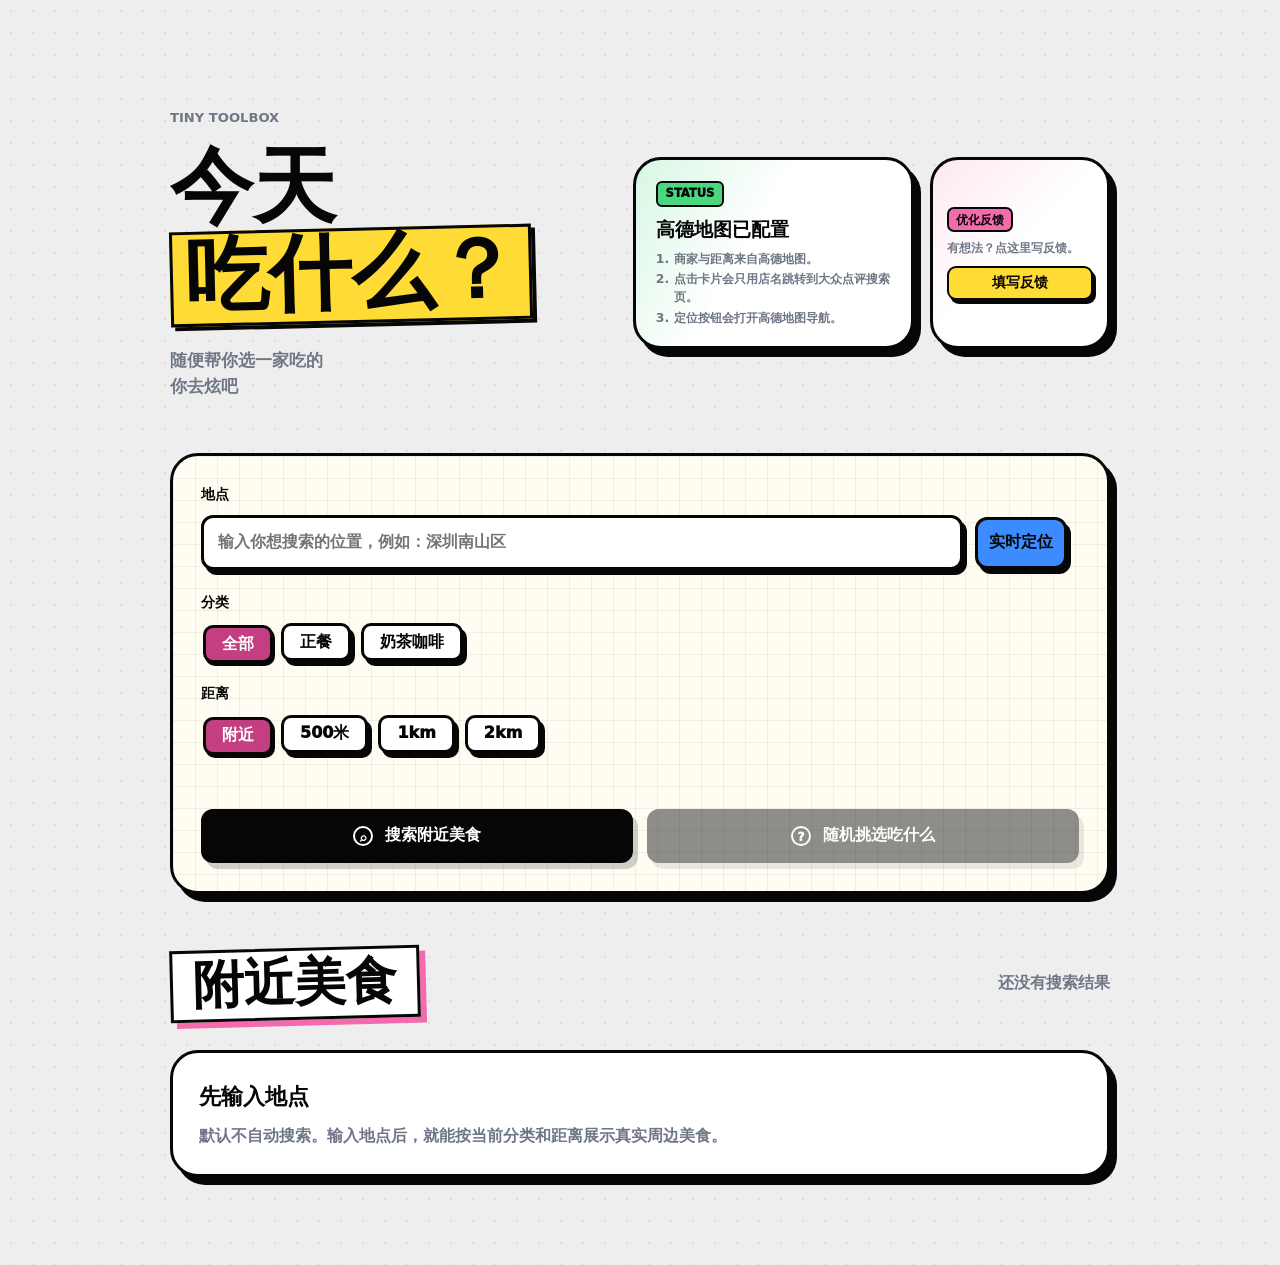
==== commit 02d420b4: "Add files via upload" ====
--- a/index.html
+++ b/index.html
@@ -26,14 +26,23 @@
               你去炫吧
             </p>
           </div>
-          <div class="food-status-card">
-            <span>STATUS</span>
-            <strong>高德地图已配置</strong>
-            <ol class="status-note-list">
-              <li>商家与距离来自高德地图。</li>
-              <li>点击卡片会只用店名跳转到大众点评搜索页。</li>
-              <li>定位按钮会打开高德地图导航。</li>
-            </ol>
+          <div class="tools-info-grid">
+            <div class="food-status-card">
+              <span>STATUS</span>
+              <strong>高德地图已配置</strong>
+              <ol class="status-note-list">
+                <li>商家与距离来自高德地图。</li>
+                <li>点击卡片会只用店名跳转到大众点评搜索页。</li>
+                <li>定位按钮会打开高德地图导航。</li>
+              </ol>
+            </div>
+            <section class="feedback-card" aria-label="优化反馈">
+              <strong>优化反馈</strong>
+              <p>有想法？点这里写反馈。</p>
+              <a class="feedback-link-button" href="https://docs.qq.com/smartsheet/form/LUlpBnpAPGbc%2FtCTK6c%2FvuwKFj?tab=tCTK6c" target="_blank" rel="noreferrer">
+                填写反馈
+              </a>
+            </section>
           </div>
         </div>
 
@@ -55,7 +64,6 @@
                   <div class="segmented-control" data-food-category>
                     <button class="is-selected" type="button" data-value="all">全部</button>
                     <button type="button" data-value="meal">正餐</button>
-                    <button type="button" data-value="dessert">甜品</button>
                     <button type="button" data-value="drink">奶茶咖啡</button>
                   </div>
                 </div>
@@ -71,13 +79,6 @@
                 </div>
               </div>
 
-              <section class="feedback-card" aria-label="优化反馈">
-                <strong>优化反馈</strong>
-                <p>有想法？点这里写反馈。</p>
-                <a class="feedback-link-button" href="https://docs.qq.com/smartsheet/form/LUlpBnpAPGbc%2FtCTK6c%2FvuwKFj?tab=tCTK6c" target="_blank" rel="noreferrer">
-                  填写反馈
-                </a>
-              </section>
             </div>
 
             <div class="food-actions">
--- a/styles.css
+++ b/styles.css
@@ -821,7 +821,7 @@
 
 .tools-head {
   display: grid;
-  grid-template-columns: minmax(0, 1.08fr) minmax(260px, 0.92fr);
+  grid-template-columns: minmax(0, 0.9fr) minmax(360px, 1.1fr);
   gap: clamp(28px, 6vw, 72px);
   align-items: center;
   padding-top: 34px;
@@ -834,6 +834,7 @@
 }
 
 .food-status-card,
+.feedback-card,
 .food-control-panel,
 .food-empty-card,
 .food-card,
@@ -845,10 +846,17 @@
 }
 
 .food-status-card {
-  padding: 28px;
+  padding: 20px;
   background:
     linear-gradient(120deg, rgba(72, 216, 127, 0.22), transparent 42%),
     var(--white);
+}
+
+.tools-info-grid {
+  display: grid;
+  grid-template-columns: minmax(0, 1.22fr) minmax(160px, 0.78fr);
+  gap: 16px;
+  align-items: stretch;
 }
 
 .food-status-card span {
@@ -863,8 +871,8 @@
 
 .food-status-card strong {
   display: block;
-  margin-top: 18px;
-  font-size: 1.45rem;
+  margin-top: 12px;
+  font-size: 1.18rem;
   line-height: 1.08;
 }
 
@@ -876,12 +884,13 @@
 
 .status-note-list {
   display: grid;
-  gap: 5px;
-  margin: 12px 0 0;
-  padding-left: 20px;
+  gap: 3px;
+  margin: 10px 0 0;
+  padding-left: 18px;
   color: var(--muted);
+  font-size: 0.78rem;
   font-weight: 780;
-  line-height: 1.55;
+  line-height: 1.42;
 }
 
 .food-tool {
@@ -906,9 +915,7 @@
 
 .food-middle-row {
   display: grid;
-  grid-template-columns: minmax(0, 1fr) auto;
-  gap: 24px;
-  align-items: end;
+  gap: 22px;
 }
 
 .food-filter-stack {
@@ -975,16 +982,12 @@
 
 .feedback-card {
   display: grid;
-  width: min(100%, 260px);
-  justify-self: end;
-  gap: 7px;
-  border: var(--line);
-  border-radius: 14px;
-  padding: 10px;
+  align-content: center;
+  gap: 8px;
+  padding: 14px;
   background:
     linear-gradient(135deg, rgba(244, 107, 173, 0.16), transparent 48%),
     var(--white);
-  box-shadow: 3px 4px 0 var(--ink);
 }
 
 .feedback-card strong {
@@ -1014,6 +1017,7 @@
   box-shadow: 3px 4px 0 var(--ink);
   font-size: 0.86rem;
   font-weight: 950;
+  text-align: center;
   cursor: pointer;
   transition:
     transform 160ms ease,
@@ -1519,6 +1523,11 @@
     grid-template-columns: 1fr;
   }
 
+  .tools-info-grid {
+    grid-template-columns: minmax(0, 1.25fr) minmax(138px, 0.75fr);
+    gap: 12px;
+  }
+
   .avatar-stack,
   .avatar-frame,
   .resume-profile-card,
@@ -1624,11 +1633,47 @@
     padding-top: 32px;
   }
 
+  .tools-info-grid {
+    grid-template-columns: minmax(0, 1.15fr) minmax(124px, 0.85fr);
+  }
+
   .food-control-panel,
   .food-status-card {
     padding: 22px;
   }
 
+  .tools-info-grid .food-status-card,
+  .tools-info-grid .feedback-card {
+    padding: 14px;
+    border-radius: 18px;
+  }
+
+  .food-status-card strong {
+    margin-top: 9px;
+    font-size: 1.05rem;
+  }
+
+  .status-note-list {
+    gap: 2px;
+    margin-top: 8px;
+    font-size: 0.72rem;
+    line-height: 1.35;
+  }
+
+  .feedback-card strong {
+    font-size: 0.72rem;
+  }
+
+  .feedback-card p {
+    font-size: 0.68rem;
+  }
+
+  .feedback-link-button {
+    min-height: 32px;
+    padding: 0 8px;
+    font-size: 0.78rem;
+  }
+
   .segmented-control button {
     flex: 1 1 calc(50% - 10px);
     padding: 0 10px;
@@ -1640,6 +1685,76 @@
 
   .food-results-head {
     display: grid;
+  }
+
+  .food-card-grid {
+    grid-template-columns: repeat(2, minmax(0, 1fr));
+    gap: 12px;
+    margin-top: 18px;
+  }
+
+  .food-card,
+  .picked-food-card {
+    border-radius: 16px;
+  }
+
+  .food-card img {
+    aspect-ratio: 4 / 2.35;
+  }
+
+  .food-card-content {
+    padding: 10px;
+  }
+
+  .food-card h3 {
+    margin-bottom: 5px;
+    font-size: 0.94rem;
+    line-height: 1.12;
+    display: -webkit-box;
+    -webkit-line-clamp: 2;
+    -webkit-box-orient: vertical;
+    overflow: hidden;
+  }
+
+  .food-card p {
+    display: -webkit-box;
+    margin: 5px 0;
+    min-height: 2.7em;
+    overflow: hidden;
+    color: #343b47;
+    font-size: 0.72rem;
+    line-height: 1.35;
+    -webkit-line-clamp: 2;
+    -webkit-box-orient: vertical;
+  }
+
+  .food-meta {
+    gap: 5px;
+    margin-top: 7px;
+  }
+
+  .food-meta span {
+    padding: 1px 6px;
+    font-size: 0.64rem;
+  }
+
+  .food-link-row {
+    gap: 6px;
+    margin-top: 8px;
+  }
+
+  .food-card a {
+    flex: 1 1 100%;
+    min-height: 30px;
+    border-radius: 8px;
+    padding: 0 5px;
+    font-size: 0.68rem;
+    line-height: 1.05;
+    text-align: center;
+  }
+
+  .food-empty-card {
+    grid-column: 1 / -1;
   }
 
   .floating-food-actions {
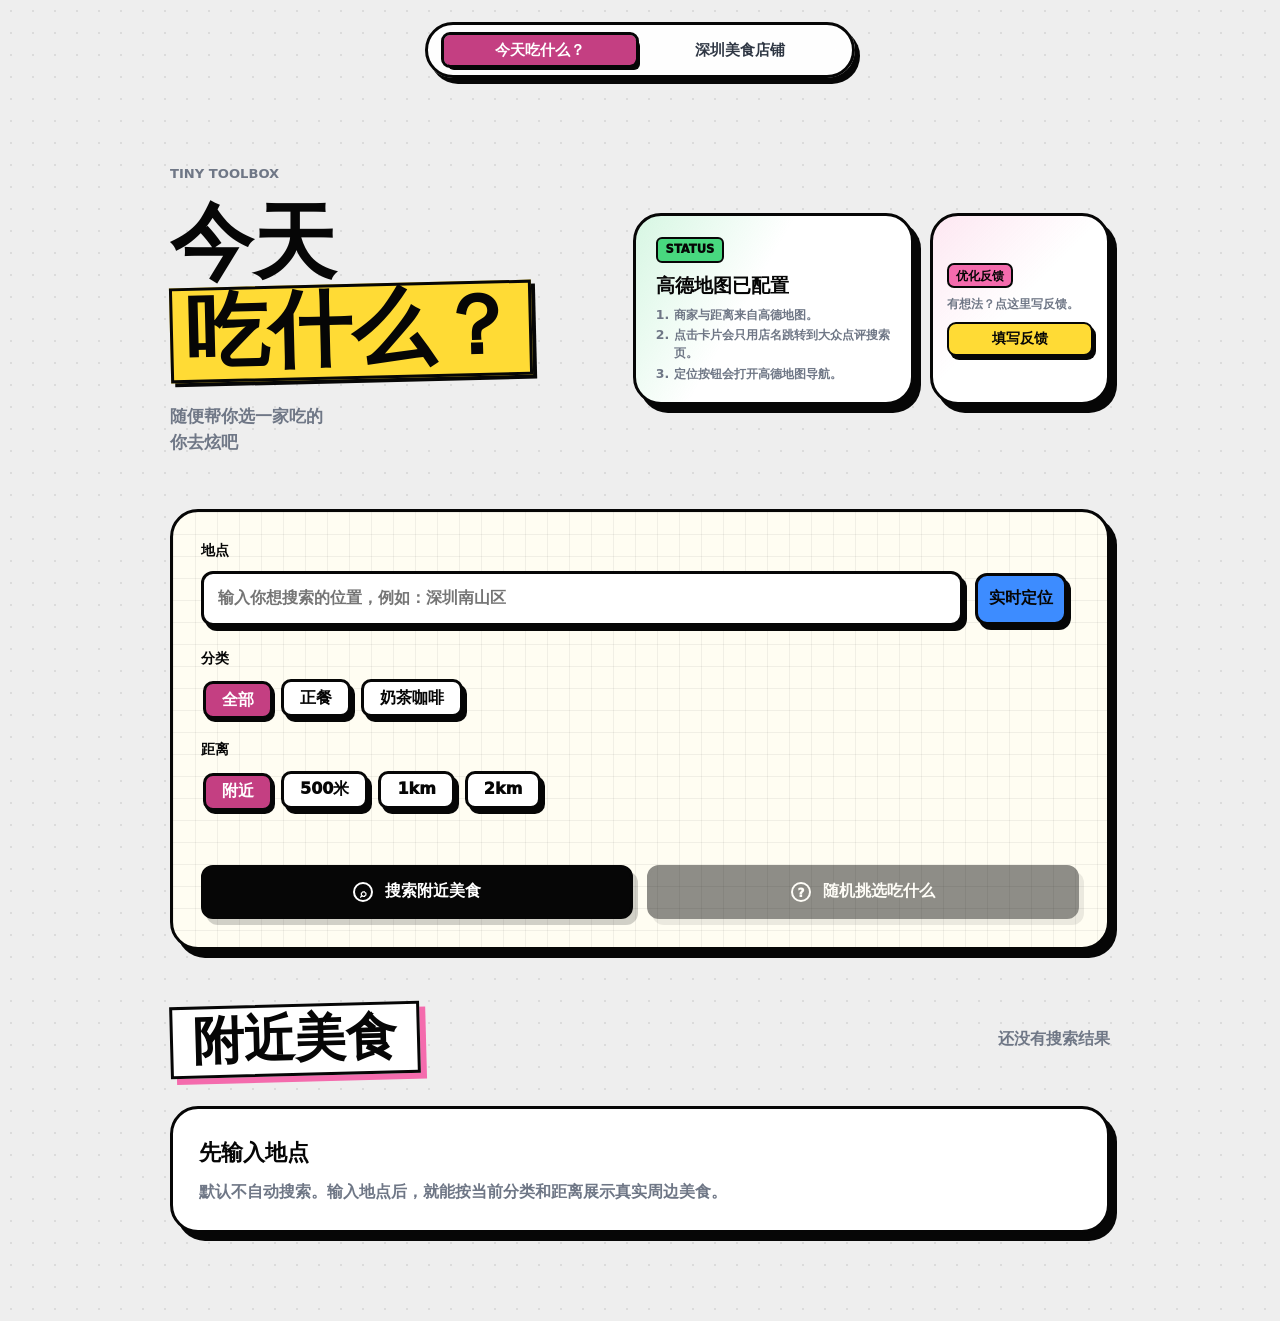
==== commit cf268649: "Add files via upload" ====
--- a/index.html
+++ b/index.html
@@ -11,6 +11,13 @@
     <link rel="stylesheet" href="./styles.css" />
   </head>
   <body>
+    <header class="topbar" aria-label="页面导航">
+      <nav class="tab-nav">
+        <button class="tab-button is-active" type="button" data-tab="tools">今天吃什么？</button>
+        <button class="tab-button" type="button" data-tab="shenzhen-food">深圳美食店铺</button>
+      </nav>
+    </header>
+
     <main>
       <section class="tab-panel is-active" id="tools" aria-labelledby="tools-title">
         <div class="tools-head shell">
@@ -55,6 +62,7 @@
                 <button class="locate-button locate-search-button" type="button" data-food-resolve hidden>搜索定位</button>
                 <button class="locate-button" type="button" data-food-locate>实时定位</button>
               </div>
+              <div class="place-suggestion-panel" data-place-suggestions hidden></div>
             </label>
 
             <div class="food-middle-row">
@@ -105,6 +113,30 @@
           </div>
         </section>
       </section>
+
+      <section class="tab-panel" id="shenzhen-food" aria-labelledby="shenzhen-food-title">
+        <section class="sheet-food-tool shell" aria-label="深圳美食表格推荐">
+          <div class="sheet-food-head">
+            <div>
+              <p class="mini-label">SHENZHEN LIST</p>
+              <h1 class="stamp-title" id="shenzhen-food-title">已攻略店铺推荐</h1>
+              <ol class="sheet-source-note">
+                <li>已攻略店铺是基于深圳美食群群友写的共享文档提供的内容。</li>
+                <li>如果想新增已攻略店铺，可以照常写在群公告的表格中，不定时更新内容到网页中。</li>
+              </ol>
+            </div>
+            <button class="comic-button sheet-random-button" type="button" data-sheet-random>
+              点我，可以从已攻略中的店铺里随机抽取吃什么
+            </button>
+          </div>
+
+          <div class="sheet-food-panel">
+            <div class="sheet-filter-row" aria-label="深圳区域筛选" data-sheet-districts></div>
+            <p class="sheet-food-count" data-sheet-count></p>
+            <div class="sheet-food-grid" data-sheet-results></div>
+          </div>
+        </section>
+      </section>
     </main>
 
     <div class="food-overlay" data-food-overlay hidden>
@@ -121,6 +153,20 @@
       </section>
     </div>
 
+    <div class="food-overlay" data-sheet-overlay hidden>
+      <section class="food-pop-card sheet-pop-card" aria-label="随机表格美食结果">
+        <button class="modal-close-button" type="button" data-overlay-close aria-label="关闭">×</button>
+        <span class="contact-badge">SHEET PICK</span>
+        <h2>表格推荐这一家</h2>
+        <div data-sheet-picked></div>
+        <button class="comic-button food-again-button" type="button" data-sheet-random-again>
+          <span class="button-icon">↻</span>
+          继续随机
+        </button>
+        <p>点击卡片外任意位置关闭</p>
+      </section>
+    </div>
+
     <div class="floating-food-actions" data-food-float hidden>
       <button class="floating-food-button" type="button" data-food-floating-random disabled>随机选择</button>
       <button class="floating-food-button" type="button" data-food-back-top>返回顶部</button>
--- a/styles.css
+++ b/styles.css
@@ -62,8 +62,8 @@
 
 .tab-nav {
   display: grid;
-  grid-template-columns: repeat(3, minmax(86px, 1fr)) 64px;
-  width: min(620px, 100%);
+  grid-template-columns: repeat(2, minmax(126px, 1fr));
+  width: min(430px, 100%);
   align-items: center;
   gap: 8px;
   border: var(--line);
@@ -947,6 +947,92 @@
   align-items: center;
 }
 
+.place-suggestion-panel {
+  display: grid;
+  gap: 8px;
+  margin-top: 6px;
+}
+
+.place-suggestion-panel[hidden] {
+  display: none;
+}
+
+.place-suggestion-item,
+.place-suggestion-empty {
+  border: 2px solid var(--ink);
+  border-radius: 12px;
+  background: var(--white);
+  box-shadow: 3px 4px 0 var(--ink);
+}
+
+.place-suggestion-item {
+  display: grid;
+  grid-template-columns: minmax(0, 1fr) auto;
+  gap: 12px;
+  align-items: center;
+  padding: 9px 12px;
+  color: var(--ink);
+  text-align: left;
+  cursor: pointer;
+  transition:
+    background-color 160ms ease,
+    color 160ms ease,
+    transform 160ms ease,
+    box-shadow 160ms ease;
+}
+
+.place-suggestion-item:hover {
+  color: var(--white);
+  background: var(--magenta-dark);
+  transform: translate(2px, 2px);
+  box-shadow: 1px 2px 0 var(--ink);
+}
+
+.place-suggestion-item span {
+  display: grid;
+  gap: 3px;
+}
+
+.place-suggestion-item strong {
+  overflow: hidden;
+  font-size: 0.9rem;
+  font-weight: 950;
+  text-overflow: ellipsis;
+  white-space: nowrap;
+}
+
+.place-suggestion-item small {
+  overflow: hidden;
+  color: var(--muted);
+  font-size: 0.72rem;
+  font-weight: 820;
+  text-overflow: ellipsis;
+  white-space: nowrap;
+}
+
+.place-suggestion-item:hover small {
+  color: rgba(255, 255, 255, 0.84);
+}
+
+.place-suggestion-item em {
+  border: 2px solid var(--ink);
+  border-radius: 999px;
+  padding: 2px 8px;
+  background: #fff8cf;
+  color: var(--ink);
+  font-size: 0.72rem;
+  font-style: normal;
+  font-weight: 950;
+  white-space: nowrap;
+}
+
+.place-suggestion-empty {
+  padding: 10px 12px;
+  color: var(--muted);
+  font-size: 0.82rem;
+  font-weight: 850;
+}
+
 .locate-button {
   min-width: 92px;
   min-height: 52px;
@@ -1198,6 +1284,235 @@
 
 .food-link-row a:nth-child(2) {
   background: var(--blue);
+}
+
+.sheet-food-tool {
+  margin-top: 64px;
+}
+
+.sheet-food-head {
+  display: flex;
+  flex-direction: column;
+  align-items: center;
+  justify-content: center;
+  gap: 22px;
+  text-align: center;
+}
+
+.sheet-food-head .stamp-title {
+  margin: 4px 0 0;
+}
+
+.sheet-source-note {
+  width: min(620px, 100%);
+  margin: 18px auto 0;
+  border: 3px solid var(--ink);
+  border-radius: 14px;
+  padding: 14px 16px;
+  color: var(--muted);
+  background: #fffaf0;
+  box-shadow: 5px 6px 0 var(--pink);
+  list-style-position: inside;
+  text-align: left;
+  font-size: 0.96rem;
+  font-weight: 850;
+}
+
+.sheet-source-note li + li {
+  margin-top: 8px;
+}
+
+.sheet-random-button {
+  width: min(430px, 100%);
+  min-height: 58px;
+  justify-content: center;
+  border-radius: 16px;
+  background: #ff982f;
+  color: var(--ink);
+  box-shadow: 7px 8px 0 var(--ink);
+  transform: rotate(-1deg);
+}
+
+.sheet-random-button:hover {
+  background: #ff7f1f;
+  color: var(--white);
+  transform: translate(3px, 3px) rotate(0deg);
+  box-shadow: 3px 4px 0 var(--ink);
+}
+
+.sheet-random-button:active {
+  transform: translate(6px, 7px) rotate(0deg);
+  box-shadow: 1px 1px 0 var(--ink);
+}
+
+.sheet-food-panel {
+  margin-top: 24px;
+  border: var(--line);
+  border-radius: var(--radius);
+  padding: 24px;
+  background:
+    linear-gradient(rgba(0, 0, 0, 0.055) 1px, transparent 1px) 0 0 / 22px 22px,
+    linear-gradient(90deg, rgba(0, 0, 0, 0.055) 1px, transparent 1px) 0 0 / 22px 22px,
+    #fffdf2;
+  box-shadow: var(--shadow);
+}
+
+.sheet-filter-row {
+  display: flex;
+  flex-wrap: wrap;
+  gap: 10px;
+}
+
+.sheet-filter-row button {
+  min-height: 38px;
+  border: var(--line);
+  border-radius: 10px;
+  padding: 0 14px;
+  background: var(--white);
+  box-shadow: var(--soft-shadow);
+  font-weight: 950;
+  cursor: pointer;
+  transition:
+    background-color 160ms ease,
+    color 160ms ease,
+    transform 160ms ease,
+    box-shadow 160ms ease;
+}
+
+.sheet-filter-row button.is-selected,
+.sheet-filter-row button:hover {
+  color: var(--white);
+  background: var(--magenta-dark);
+}
+
+.sheet-filter-row button:hover {
+  transform: translate(2px, 2px);
+  box-shadow: 2px 3px 0 var(--ink);
+}
+
+.sheet-food-count {
+  margin: 18px 0 0;
+  color: var(--muted);
+  font-weight: 850;
+}
+
+.sheet-food-grid {
+  display: grid;
+  grid-template-columns: repeat(auto-fit, minmax(240px, 1fr));
+  gap: 18px;
+  margin-top: 20px;
+}
+
+.sheet-food-card {
+  display: grid;
+  gap: 12px;
+  border: var(--line);
+  border-radius: 18px;
+  padding: 16px;
+  background: var(--white);
+  box-shadow: var(--soft-shadow);
+}
+
+.sheet-card-top {
+  display: flex;
+  align-items: center;
+  justify-content: space-between;
+  gap: 10px;
+}
+
+.sheet-card-top span,
+.sheet-card-top strong {
+  border: 2px solid var(--ink);
+  border-radius: 999px;
+  padding: 2px 9px;
+  font-size: 0.76rem;
+  font-weight: 950;
+}
+
+.sheet-card-top span {
+  background: var(--pink);
+}
+
+.sheet-card-top strong {
+  background: #fff8cf;
+}
+
+.sheet-food-card h3 {
+  margin: 0;
+  font-size: 1.28rem;
+  line-height: 1.12;
+}
+
+.sheet-food-card dl {
+  display: grid;
+  gap: 9px;
+  margin: 0;
+}
+
+.sheet-food-card dl div {
+  display: grid;
+  gap: 3px;
+}
+
+.sheet-food-card dt {
+  color: var(--muted);
+  font-size: 0.76rem;
+  font-weight: 950;
+}
+
+.sheet-food-card dd {
+  margin: 0;
+  color: #343b47;
+  font-weight: 820;
+}
+
+.sheet-link-row {
+  display: flex;
+  flex-wrap: wrap;
+  gap: 10px;
+  margin-top: 2px;
+}
+
+.sheet-link-row a {
+  flex: 1 1 118px;
+  display: inline-grid;
+  min-height: 38px;
+  place-items: center;
+  border: var(--line);
+  border-radius: 10px;
+  padding: 0 12px;
+  color: var(--ink);
+  background: var(--yellow);
+  box-shadow: var(--soft-shadow);
+  font-size: 0.9rem;
+  font-weight: 950;
+  transition:
+    transform 160ms ease,
+    box-shadow 160ms ease,
+    background-color 160ms ease;
+}
+
+.sheet-link-row a:nth-child(2) {
+  background: var(--blue);
+}
+
+.sheet-link-row a:hover {
+  transform: translate(2px, 2px);
+  box-shadow: 2px 3px 0 var(--ink);
+}
+
+.sheet-avoid-card {
+  background: #fff1f1;
+}
+
+.sheet-avoid-card .sheet-card-top span,
+.sheet-avoid-card .sheet-card-top strong {
+  color: var(--white);
+  background: #d93a3a;
+}
+
+.picked-sheet-food-card {
+  box-shadow: none;
 }
 
 .floating-food-actions {
@@ -1604,14 +1919,9 @@
   }
 
   .tab-nav {
-    grid-template-columns: repeat(3, minmax(0, 1fr)) 58px;
+    grid-template-columns: repeat(2, minmax(0, 1fr));
     border-radius: 18px;
     gap: 8px;
-  }
-
-  .mail-link {
-    grid-column: 4;
-    grid-row: 1;
   }
 
   .tab-panel {
@@ -1680,7 +1990,42 @@
   }
 
   .place-input-row {
-    grid-template-columns: 1fr;
+    grid-template-columns: minmax(0, 1fr) auto;
+  }
+
+  .place-input-row input {
+    grid-column: 1 / -1;
+  }
+
+  .place-input-row .locate-search-button:not([hidden]) {
+    grid-column: 2;
+    grid-row: 1;
+  }
+
+  .place-input-row:has(.locate-search-button:not([hidden])) input {
+    grid-column: 1;
+  }
+
+  .place-input-row .locate-button:not(.locate-search-button) {
+    grid-column: 1 / -1;
+  }
+
+  .place-suggestion-panel {
+    gap: 7px;
+  }
+
+  .place-suggestion-item {
+    padding: 8px 9px;
+    gap: 8px;
+  }
+
+  .place-suggestion-item strong {
+    font-size: 0.82rem;
+  }
+
+  .place-suggestion-item small,
+  .place-suggestion-item em {
+    font-size: 0.66rem;
   }
 
   .food-results-head {
@@ -1757,6 +2102,67 @@
     grid-column: 1 / -1;
   }
 
+  .sheet-food-tool {
+    margin-top: 44px;
+  }
+
+  .sheet-food-head {
+    display: flex;
+    align-items: center;
+  }
+
+  .sheet-random-button {
+    min-width: 0;
+    width: 100%;
+  }
+
+  .sheet-food-panel {
+    padding: 18px;
+  }
+
+  .sheet-filter-row button {
+    flex: 1 1 calc(33.333% - 10px);
+    padding: 0 8px;
+  }
+
+  .sheet-food-grid {
+    grid-template-columns: repeat(2, minmax(0, 1fr));
+    gap: 12px;
+  }
+
+  .sheet-food-card {
+    gap: 8px;
+    border-radius: 15px;
+    padding: 10px;
+  }
+
+  .sheet-card-top span,
+  .sheet-card-top strong {
+    padding: 1px 6px;
+    font-size: 0.64rem;
+  }
+
+  .sheet-food-card h3 {
+    font-size: 0.94rem;
+  }
+
+  .sheet-food-card dl {
+    gap: 6px;
+  }
+
+  .sheet-food-card dt {
+    font-size: 0.64rem;
+  }
+
+  .sheet-food-card dd {
+    display: -webkit-box;
+    overflow: hidden;
+    font-size: 0.72rem;
+    line-height: 1.35;
+    -webkit-line-clamp: 2;
+    -webkit-box-orient: vertical;
+  }
+
   .floating-food-actions {
     right: 14px;
     bottom: 16px;
